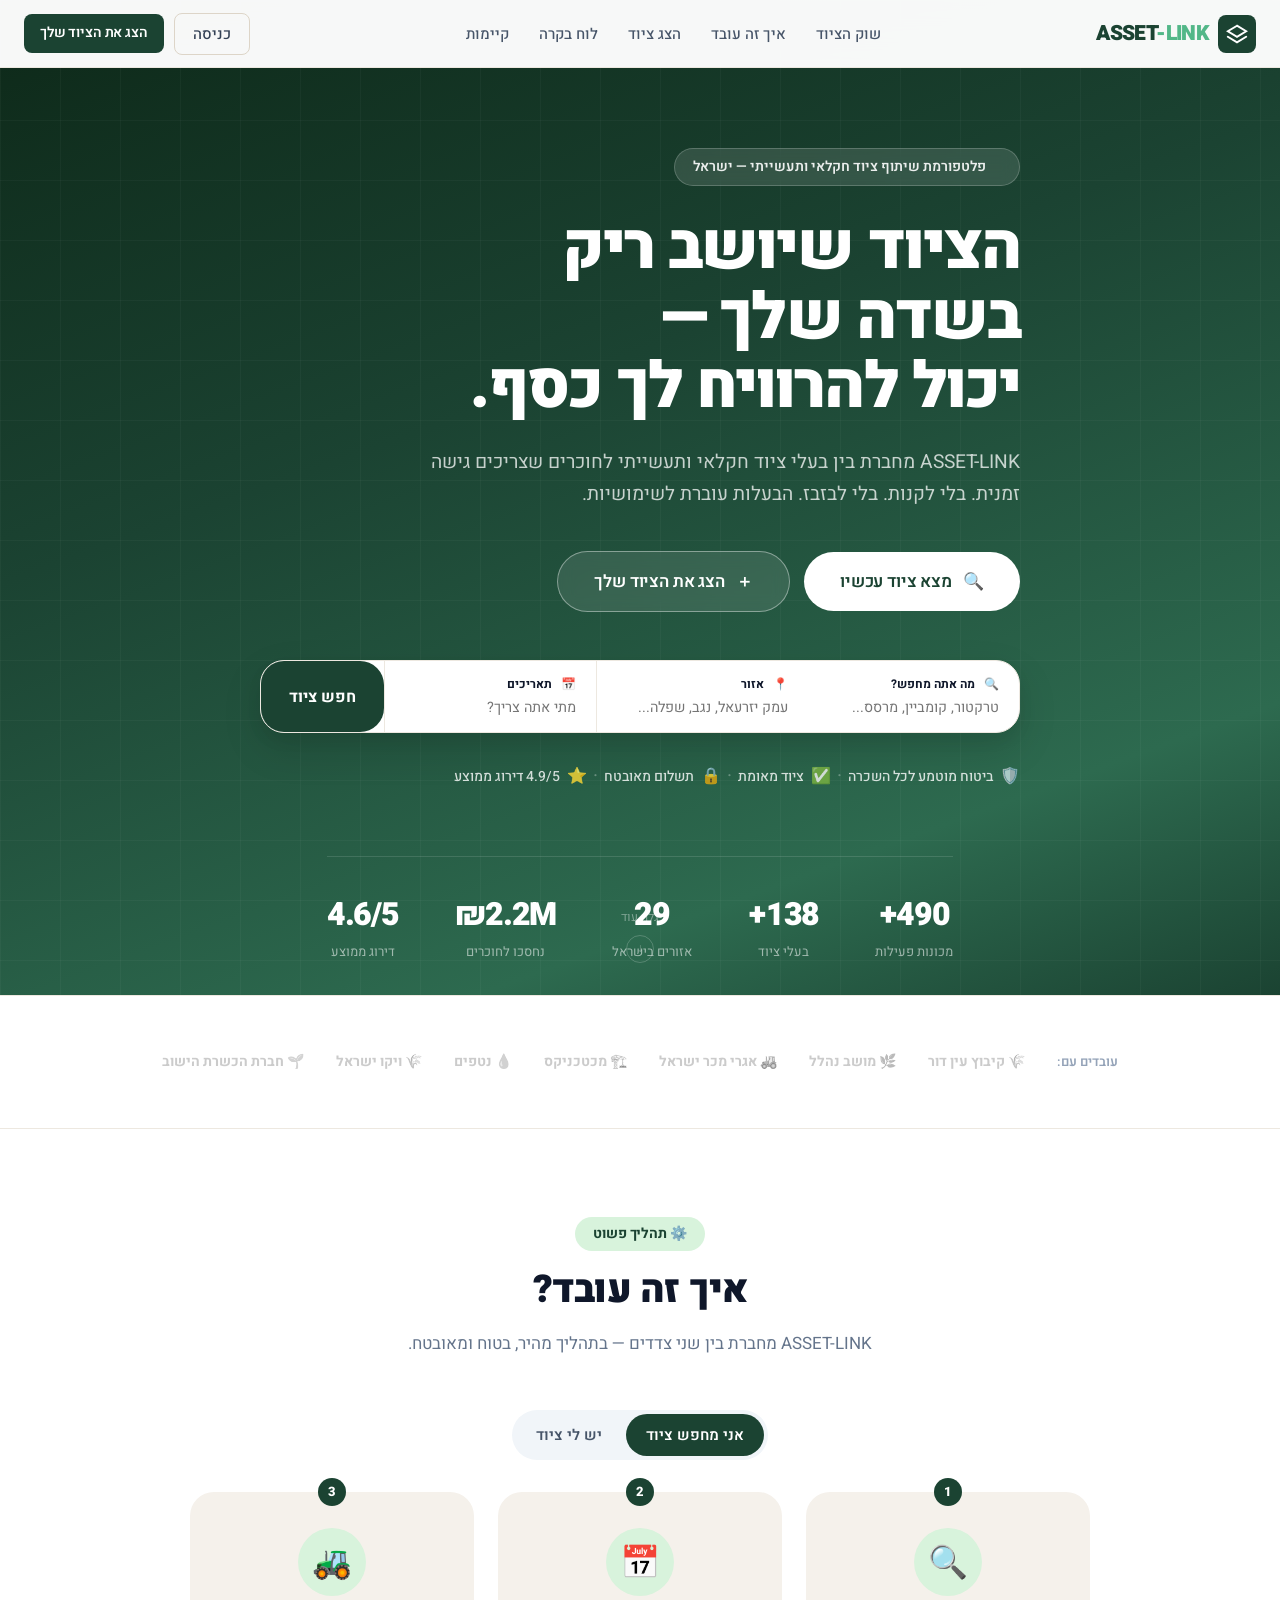
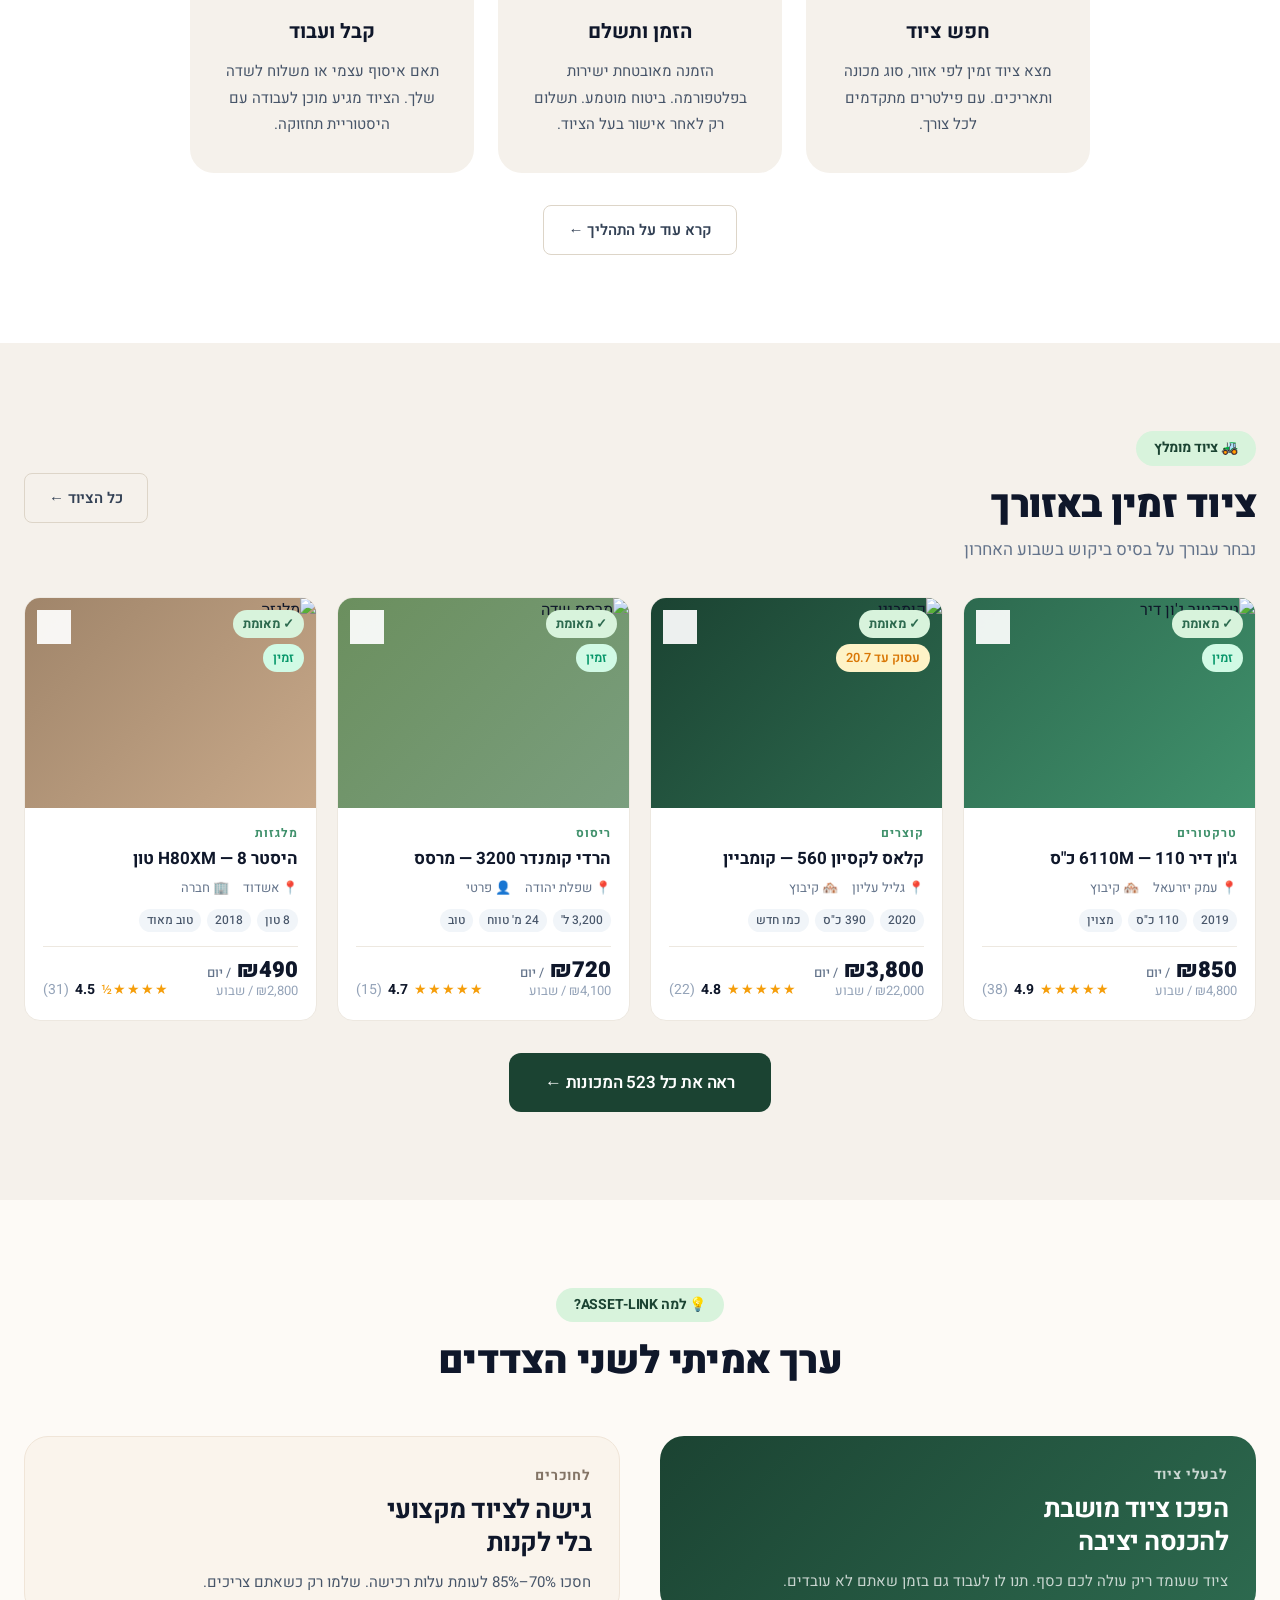
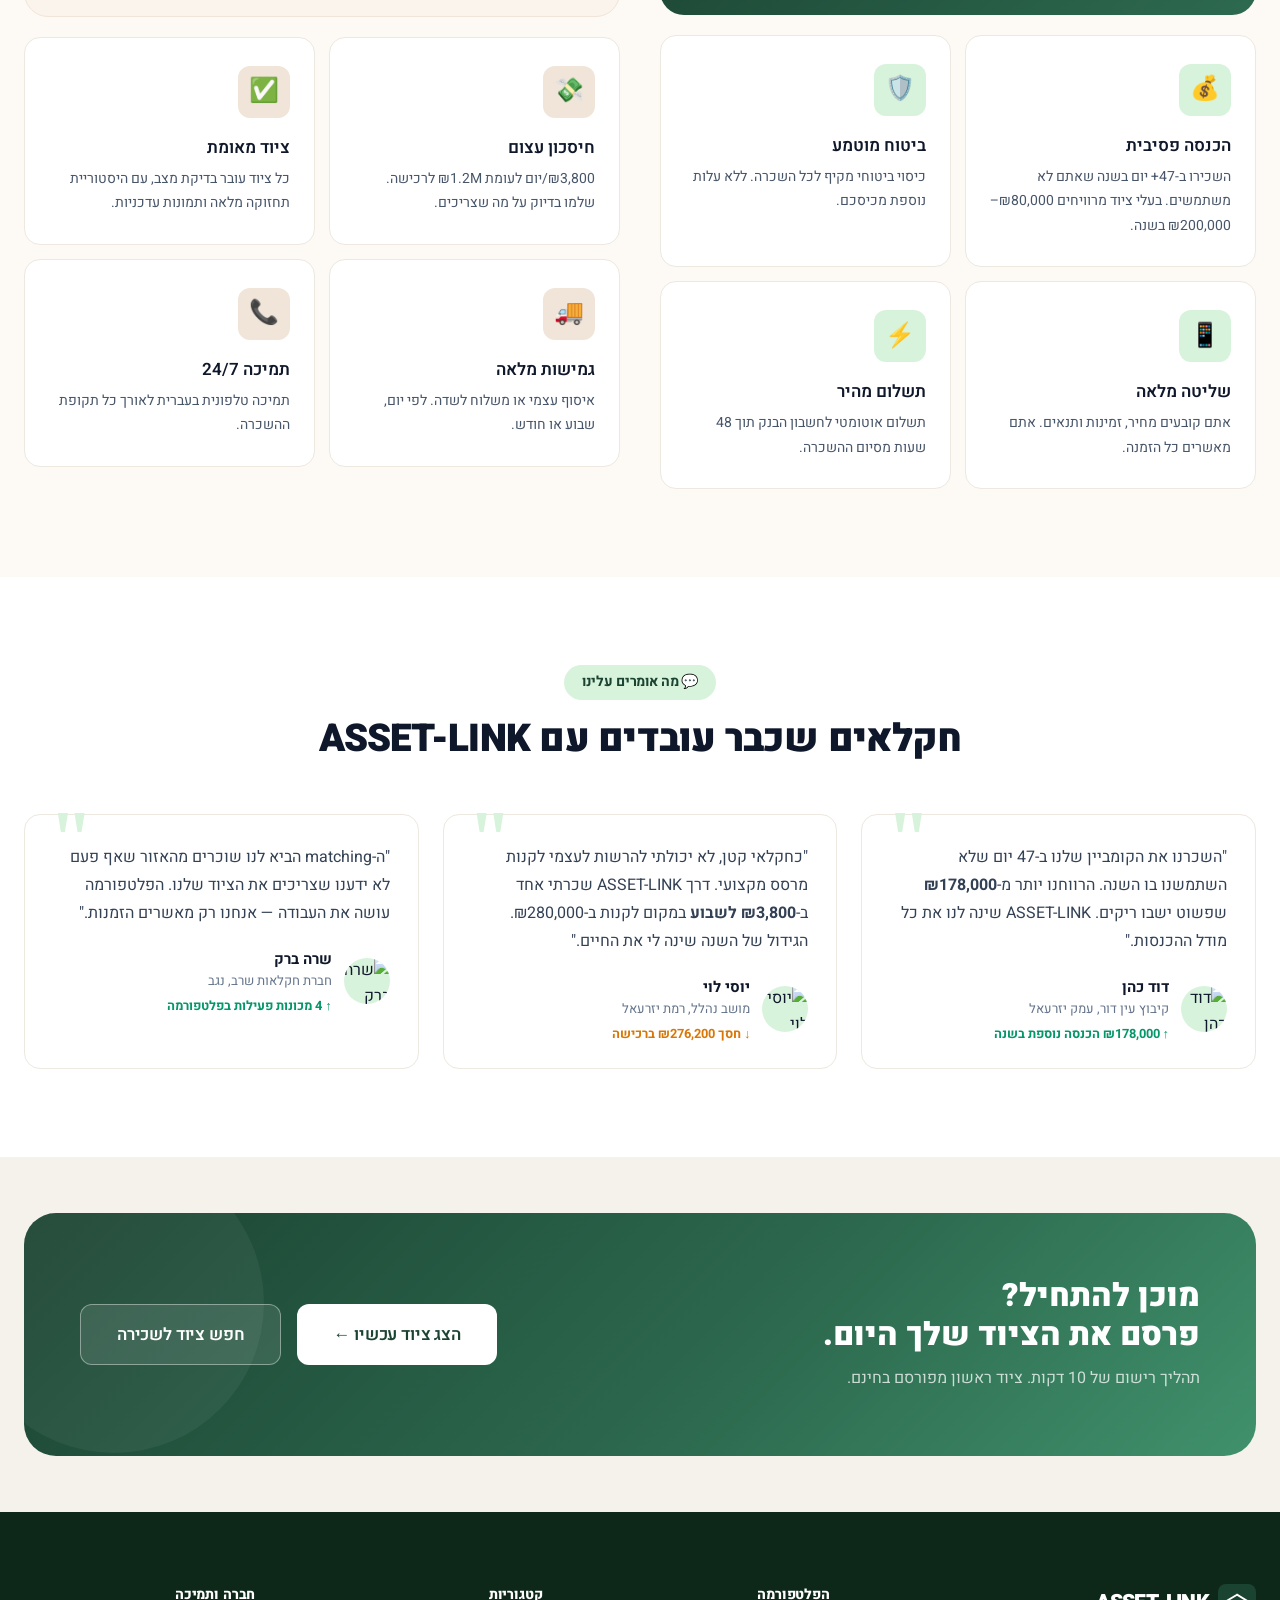
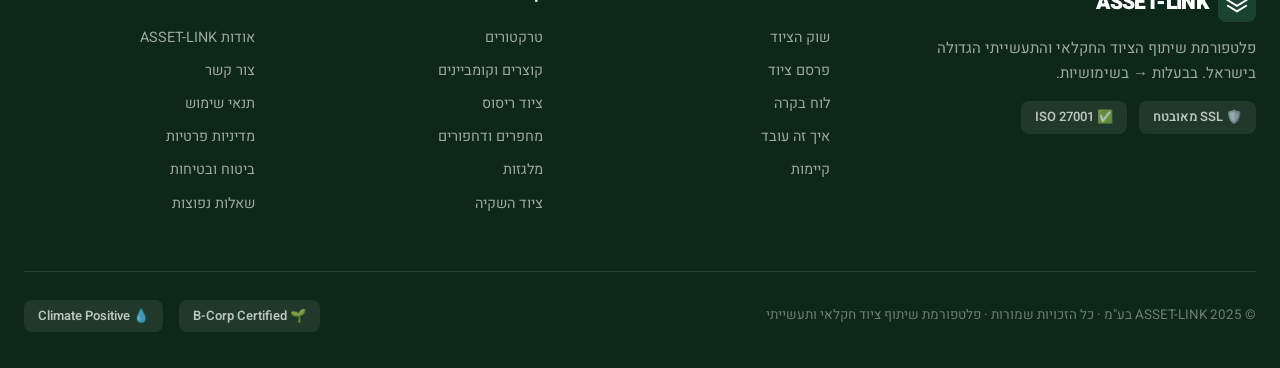
==== index.html @ 66238446 "Launch ASSET-LINK MVP prototype 7-page Hebrew RTL B2B marketplace for agricultural equipment sharing" ====
<!DOCTYPE html>
<html lang="he" dir="rtl">
<head>
  <meta charset="UTF-8">
  <meta name="viewport" content="width=device-width, initial-scale=1.0">
  <title>ASSET-LINK — פלטפורמת שיתוף ציוד חקלאי ותעשייתי</title>
  <link rel="stylesheet" href="css/styles.css">
  <style>
    /* Hero */
    .hero {
      min-height: 100vh;
      background: linear-gradient(160deg, #0D2818 0%, #1B4332 40%, #2D6A4F 80%, #1B4332 100%);
      display: flex;
      flex-direction: column;
      justify-content: center;
      position: relative;
      overflow: hidden;
      padding-top: var(--nav-h);
    }

    .hero::before {
      content: '';
      position: absolute;
      inset: 0;
      background: url('https://images.unsplash.com/photo-1464226184884-fa280b87c399?auto=format&fit=crop&w=1600&q=60') center/cover no-repeat;
      opacity: 0.18;
    }

    .hero-grid-overlay {
      position: absolute;
      inset: 0;
      background-image:
        linear-gradient(rgba(255,255,255,0.03) 1px, transparent 1px),
        linear-gradient(90deg, rgba(255,255,255,0.03) 1px, transparent 1px);
      background-size: 60px 60px;
    }

    .hero-content {
      position: relative;
      z-index: 2;
      padding: 80px 0 64px;
    }

    .hero-eyebrow {
      display: inline-flex;
      align-items: center;
      gap: 8px;
      background: rgba(255,255,255,0.12);
      border: 1px solid rgba(255,255,255,0.2);
      border-radius: var(--r-full);
      padding: 7px 18px;
      font-size: 0.875rem;
      font-weight: 600;
      color: rgba(255,255,255,0.9);
      margin-bottom: 28px;
      backdrop-filter: blur(8px);
    }

    .hero-eyebrow-dot {
      width: 7px; height: 7px;
      background: var(--primary-300);
      border-radius: var(--r-full);
      animation: pulse 2s infinite;
    }

    @keyframes pulse {
      0%, 100% { opacity: 1; transform: scale(1); }
      50% { opacity: 0.6; transform: scale(0.85); }
    }

    .hero-headline {
      font-size: clamp(2.5rem, 5vw, 4.25rem);
      font-weight: 900;
      color: white;
      line-height: 1.08;
      letter-spacing: -0.03em;
      margin-bottom: 24px;
    }

    .hero-headline em {
      font-style: normal;
      color: var(--primary-300);
    }

    .hero-sub {
      font-size: clamp(1rem, 1.5vw, 1.25rem);
      color: rgba(255,255,255,0.75);
      max-width: 600px;
      line-height: 1.7;
      margin-bottom: 40px;
    }

    .hero-ctas {
      display: flex;
      gap: 14px;
      align-items: center;
      flex-wrap: wrap;
      margin-bottom: 48px;
    }

    .hero-search-wrap {
      max-width: 780px;
      margin-bottom: 28px;
    }

    .trust-bar-hero {
      display: flex;
      align-items: center;
      gap: 6px;
      flex-wrap: wrap;
    }

    .hero-stats {
      position: relative;
      z-index: 2;
      padding: 32px 0;
      border-top: 1px solid rgba(255,255,255,0.12);
    }

    .hero-stats-inner {
      display: flex;
      gap: 56px;
      flex-wrap: wrap;
    }

    .hero-stat-item { text-align: center; }

    .hero-stat-val {
      font-size: 2rem;
      font-weight: 900;
      color: white;
      letter-spacing: -0.04em;
    }

    .hero-stat-lbl {
      font-size: 0.8125rem;
      color: rgba(255,255,255,0.55);
      margin-top: 2px;
    }

    .hero-scroll {
      position: absolute;
      bottom: 32px;
      left: 50%;
      transform: translateX(-50%);
      z-index: 2;
      display: flex;
      flex-direction: column;
      align-items: center;
      gap: 8px;
      color: rgba(255,255,255,0.4);
      font-size: 0.75rem;
      cursor: pointer;
    }

    .scroll-arrow {
      width: 28px; height: 28px;
      border: 1.5px solid rgba(255,255,255,0.2);
      border-radius: var(--r-full);
      display: flex;
      align-items: center;
      justify-content: center;
      animation: bounce 2s infinite;
    }

    @keyframes bounce {
      0%, 100% { transform: translateY(0); }
      50% { transform: translateY(6px); }
    }

    /* How it works */
    .hiw-tab-section { background: white; }

    .hiw-step-card {
      background: var(--bg);
      border-radius: var(--r-xl);
      padding: 36px 32px;
      position: relative;
      text-align: center;
    }

    .hiw-step-num {
      position: absolute;
      top: -14px;
      right: 50%;
      transform: translateX(50%);
      width: 28px; height: 28px;
      background: var(--primary);
      color: white;
      border-radius: var(--r-full);
      font-size: 0.8125rem;
      font-weight: 800;
      display: flex;
      align-items: center;
      justify-content: center;
    }

    .hiw-icon {
      width: 68px; height: 68px;
      background: var(--primary-100);
      border-radius: var(--r-full);
      display: flex;
      align-items: center;
      justify-content: center;
      font-size: 2rem;
      margin: 0 auto 20px;
    }

    .hiw-connector {
      display: flex;
      align-items: center;
      justify-content: center;
      color: var(--n-300);
      font-size: 1.5rem;
      padding-top: 24px;
    }

    /* Benefits */
    .benefits-section { background: var(--surface-warm); }

    .benefit-card {
      padding: 28px 24px;
      background: white;
      border-radius: var(--r-lg);
      border: 1px solid var(--border-light);
      transition: var(--ease-slow);
    }

    .benefit-card:hover {
      transform: translateY(-4px);
      box-shadow: var(--sh-lg);
      border-color: var(--primary-200);
    }

    /* Featured equipment */
    .featured-section { background: var(--bg); }

    .eq-grid-4 {
      display: grid;
      grid-template-columns: repeat(4, 1fr);
      gap: 20px;
    }

    /* Partners */
    .partners-section {
      background: white;
      padding: 48px 0;
      border-top: 1px solid var(--border-light);
      border-bottom: 1px solid var(--border-light);
    }

    .partner-logo {
      height: 36px;
      display: flex;
      align-items: center;
      justify-content: center;
      font-size: 0.875rem;
      font-weight: 700;
      color: var(--n-400);
      filter: grayscale(100%);
      opacity: 0.55;
      transition: var(--ease);
      white-space: nowrap;
    }

    .partner-logo:hover { filter: none; opacity: 1; color: var(--primary); }

    /* CTA Banner */
    .cta-banner {
      background: linear-gradient(135deg, var(--primary) 0%, #2D6A4F 60%, var(--primary-600) 100%);
      border-radius: var(--r-2xl);
      padding: 64px 56px;
      display: flex;
      align-items: center;
      justify-content: space-between;
      gap: 32px;
      position: relative;
      overflow: hidden;
    }

    .cta-banner::before {
      content: '';
      position: absolute;
      top: -60px; left: -60px;
      width: 300px; height: 300px;
      background: rgba(255,255,255,0.05);
      border-radius: var(--r-full);
    }

    .cta-banner-title {
      font-size: clamp(1.5rem, 2.5vw, 2.125rem);
      font-weight: 900;
      color: white;
      margin-bottom: 10px;
    }

    .cta-banner-sub { font-size: 1rem; color: rgba(255,255,255,0.75); }

    /* EC placeholder colors */
    .ec-placeholder-1 { background: linear-gradient(135deg, #2D6A4F, #40916C); }
    .ec-placeholder-2 { background: linear-gradient(135deg, #1B4332, #2D6A4F); }
    .ec-placeholder-3 { background: linear-gradient(135deg, #6B8F5E, #7A9E7E); }
    .ec-placeholder-4 { background: linear-gradient(135deg, #A0856A, #C8A98A); }
    .ec-placeholder-5 { background: linear-gradient(135deg, #334155, #475569); }
    .ec-placeholder-6 { background: linear-gradient(135deg, #4A7C59, #6B8F5E); }

    .ec-img-placeholder {
      width: 100%; height: 100%;
      display: flex;
      align-items: center;
      justify-content: center;
      font-size: 3rem;
      display: none;
    }
  </style>
</head>
<body>

<!-- Navigation -->
<nav class="nav" id="main-nav">
  <div class="container nav-inner">
    <a href="index.html" class="nav-logo">
      <div class="nav-logo-mark">
        <svg viewBox="0 0 24 24"><path d="M12 3L2 9l10 6 10-6-10-6z"/><path d="M2 15l10 6 10-6"/></svg>
      </div>
      <span class="nav-logo-text">ASSET<span>-LINK</span></span>
    </a>
    <div class="nav-links">
      <a href="marketplace.html" class="nav-link">שוק הציוד</a>
      <a href="how-it-works.html" class="nav-link">איך זה עובד</a>
      <a href="list-equipment.html" class="nav-link">הצג ציוד</a>
      <a href="dashboard.html" class="nav-link">לוח בקרה</a>
      <a href="sustainability.html" class="nav-link">קיימות</a>
    </div>
    <div class="nav-actions">
      <a href="#" class="nav-login">כניסה</a>
      <a href="list-equipment.html" class="btn btn-primary btn-sm">הצג את הציוד שלך</a>
    </div>
  </div>
</nav>

<!-- Hero -->
<section class="hero">
  <div class="hero-grid-overlay"></div>
  <div class="container hero-content">
    <div class="hero-eyebrow">
      <span class="hero-eyebrow-dot"></span>
      פלטפורמת שיתוף ציוד חקלאי ותעשייתי — ישראל
    </div>
    <h1 class="hero-headline">
      הציוד שיושב ריק<br>בשדה שלך —<br><em>יכול להרוויח לך כסף.</em>
    </h1>
    <p class="hero-sub">
      ASSET-LINK מחברת בין בעלי ציוד חקלאי ותעשייתי לחוכרים שצריכים גישה זמנית. בלי לקנות. בלי לבזבז. הבעלות עוברת לשימושיות.
    </p>
    <div class="hero-ctas">
      <a href="marketplace.html" class="btn btn-white btn-lg btn-pill">
        🔍 &nbsp; מצא ציוד עכשיו
      </a>
      <a href="list-equipment.html" class="btn btn-secondary btn-lg btn-pill" style="border-color:rgba(255,255,255,0.4); color:white; background:rgba(255,255,255,0.1); backdrop-filter:blur(8px);">
        ＋ &nbsp; הצג את הציוד שלך
      </a>
    </div>
    <div class="hero-search-wrap">
      <div class="hero-search">
        <div class="hs-seg">
          <span class="hs-label">🔍 &nbsp; מה אתה מחפש?</span>
          <input class="hs-input" type="text" placeholder="טרקטור, קומביין, מרסס...">
        </div>
        <div class="hs-seg">
          <span class="hs-label">📍 &nbsp; אזור</span>
          <input class="hs-input" type="text" placeholder="עמק יזרעאל, נגב, שפלה...">
        </div>
        <div class="hs-seg">
          <span class="hs-label">📅 &nbsp; תאריכים</span>
          <input class="hs-input" type="text" placeholder="מתי אתה צריך?">
        </div>
        <button class="hs-btn">חפש ציוד</button>
      </div>
    </div>
    <div class="trust-bar-hero">
      <span class="trust-item"><span class="trust-icon">🛡️</span> ביטוח מוטמע לכל השכרה</span>
      <span class="trust-sep">·</span>
      <span class="trust-item"><span class="trust-icon">✅</span> ציוד מאומת</span>
      <span class="trust-sep">·</span>
      <span class="trust-item"><span class="trust-icon">🔒</span> תשלום מאובטח</span>
      <span class="trust-sep">·</span>
      <span class="trust-item"><span class="trust-icon">⭐</span> 4.9/5 דירוג ממוצע</span>
    </div>
  </div>
  <div class="container hero-stats">
    <div class="hero-stats-inner">
      <div class="hero-stat-item">
        <div class="hero-stat-val" data-count-up="523" data-suffix="+">523+</div>
        <div class="hero-stat-lbl">מכונות פעילות</div>
      </div>
      <div class="hero-stat-item">
        <div class="hero-stat-val" data-count-up="148" data-suffix="+">148+</div>
        <div class="hero-stat-lbl">בעלי ציוד</div>
      </div>
      <div class="hero-stat-item">
        <div class="hero-stat-val" data-count-up="31">31</div>
        <div class="hero-stat-lbl">אזורים בישראל</div>
      </div>
      <div class="hero-stat-item">
        <div class="hero-stat-val" data-count-up="2.4" data-prefix="₪" data-suffix="M">₪2.4M</div>
        <div class="hero-stat-lbl">נחסכו לחוכרים</div>
      </div>
      <div class="hero-stat-item">
        <div class="hero-stat-val" data-count-up="4.9" data-suffix="/5">4.9/5</div>
        <div class="hero-stat-lbl">דירוג ממוצע</div>
      </div>
    </div>
  </div>
  <div class="hero-scroll" onclick="document.getElementById('how-it-works').scrollIntoView({behavior:'smooth'})">
    גלה עוד
    <div class="scroll-arrow">↓</div>
  </div>
</section>

<!-- Partners Strip -->
<section class="partners-section">
  <div class="container">
    <div class="d-flex ai-center gap-8" style="justify-content:center; flex-wrap:wrap;">
      <span style="font-size:0.8125rem;color:var(--n-400);font-weight:600;white-space:nowrap;">עובדים עם:</span>
      <div class="partner-logo">🌾 קיבוץ עין דור</div>
      <div class="partner-logo">🌿 מושב נהלל</div>
      <div class="partner-logo">🚜 אגרי מכר ישראל</div>
      <div class="partner-logo">🏗️ מכטכניקס</div>
      <div class="partner-logo">💧 נטפים</div>
      <div class="partner-logo">🌾 ויקו ישראל</div>
      <div class="partner-logo">🌱 חברת הכשרת הישוב</div>
    </div>
  </div>
</section>

<!-- How It Works -->
<section id="how-it-works" class="section hiw-tab-section">
  <div class="container">
    <div class="section-header animate-in">
      <div class="section-tag">⚙️ תהליך פשוט</div>
      <h2 class="section-title">איך זה עובד?</h2>
      <p class="section-sub">ASSET-LINK מחברת בין שני צדדים — בתהליך מהיר, בטוח ומאובטח.</p>
    </div>

    <div class="tabs" style="display:flex; flex-direction:column; align-items:center; gap:32px;">
      <div class="tabs-bar">
        <button class="tab-btn active" data-tab="renters">אני מחפש ציוד</button>
        <button class="tab-btn" data-tab="owners">יש לי ציוד</button>
      </div>

      <div class="tab-panel" data-panel="renters" style="display:block; width:100%">
        <div class="grid-3" style="max-width:900px; margin:0 auto;">
          <div class="hiw-step-card animate-in">
            <div class="hiw-step-num">1</div>
            <div class="hiw-icon">🔍</div>
            <h4 style="margin-bottom:10px;">חפש ציוד</h4>
            <p style="font-size:0.9375rem;">מצא ציוד זמין לפי אזור, סוג מכונה ותאריכים. עם פילטרים מתקדמים לכל צורך.</p>
          </div>
          <div class="hiw-step-card animate-in">
            <div class="hiw-step-num">2</div>
            <div class="hiw-icon">📅</div>
            <h4 style="margin-bottom:10px;">הזמן ותשלם</h4>
            <p style="font-size:0.9375rem;">הזמנה מאובטחת ישירות בפלטפורמה. ביטוח מוטמע. תשלום רק לאחר אישור בעל הציוד.</p>
          </div>
          <div class="hiw-step-card animate-in">
            <div class="hiw-step-num">3</div>
            <div class="hiw-icon">🚜</div>
            <h4 style="margin-bottom:10px;">קבל ועבוד</h4>
            <p style="font-size:0.9375rem;">תאם איסוף עצמי או משלוח לשדה שלך. הציוד מגיע מוכן לעבודה עם היסטוריית תחזוקה.</p>
          </div>
        </div>
      </div>

      <div class="tab-panel" data-panel="owners" style="width:100%">
        <div class="grid-3" style="max-width:900px; margin:0 auto;">
          <div class="hiw-step-card animate-in">
            <div class="hiw-step-num">1</div>
            <div class="hiw-icon">📸</div>
            <h4 style="margin-bottom:10px;">פרסם את הציוד</h4>
            <p style="font-size:0.9375rem;">העלה תמונות, מפרטים, מחיר וזמינות. תהליך רישום של 10 דקות בלבד.</p>
          </div>
          <div class="hiw-step-card animate-in">
            <div class="hiw-step-num">2</div>
            <div class="hiw-icon">🔔</div>
            <h4 style="margin-bottom:10px;">קבל בקשות</h4>
            <p style="font-size:0.9375rem;">בדוק פרטי השוכר ואשר את ההזמנה. אתה שולט על מי שוכר את הציוד שלך.</p>
          </div>
          <div class="hiw-step-card animate-in">
            <div class="hiw-step-num">3</div>
            <div class="hiw-icon">💸</div>
            <h4 style="margin-bottom:10px;">צבור הכנסה</h4>
            <p style="font-size:0.9375rem;">קבל תשלום אוטומטי עם סיום כל השכרה. ישירות לחשבון הבנק שלך.</p>
          </div>
        </div>
      </div>
    </div>

    <div class="text-center mt-8">
      <a href="how-it-works.html" class="btn btn-ghost">קרא עוד על התהליך ←</a>
    </div>
  </div>
</section>

<!-- Featured Equipment -->
<section class="section featured-section">
  <div class="container">
    <div class="section-header animate-in" style="text-align:right; margin-bottom:32px;">
      <div class="d-flex ai-center jc-between" style="flex-wrap:wrap; gap:16px;">
        <div>
          <div class="section-tag" style="width:fit-content;">🚜 ציוד מומלץ</div>
          <h2 class="section-title" style="margin-bottom:8px;">ציוד זמין באזורך</h2>
          <p class="section-sub" style="text-align:right; margin:0;">נבחר עבורך על בסיס ביקוש בשבוע האחרון</p>
        </div>
        <a href="marketplace.html" class="btn btn-ghost">כל הציוד ← </a>
      </div>
    </div>

    <div class="eq-grid-4">

      <!-- Card 1 -->
      <a href="listing.html" class="equipment-card animate-in">
        <div class="ec-image ec-placeholder-1">
          <img src="https://images.unsplash.com/photo-1601584115197-04ecc0da31d7?auto=format&fit=crop&w=600&h=420&q=80" alt="טרקטור ג'ון דיר">
          <div class="ec-img-placeholder">🚜</div>
          <div class="ec-badges">
            <span class="badge badge-verified">✓ מאומת</span>
            <span class="badge badge-success">זמין</span>
          </div>
          <button class="ec-heart">♡</button>
        </div>
        <div class="ec-body">
          <div class="ec-category">טרקטורים</div>
          <div class="ec-title">ג'ון דיר 6110M — 110 כ"ס</div>
          <div class="ec-meta">
            <span>📍 עמק יזרעאל</span>
            <span>🏘️ קיבוץ</span>
          </div>
          <div class="ec-specs">
            <span class="spec-tag">2019</span>
            <span class="spec-tag">110 כ"ס</span>
            <span class="spec-tag">מצוין</span>
          </div>
          <div class="ec-price-row">
            <div>
              <div class="price-day">₪850 <span>/ יום</span></div>
              <div class="price-week">₪4,800 / שבוע</div>
            </div>
            <div class="rating">
              <span class="stars">★★★★★</span>
              <span class="rating-score">4.9</span>
              <span class="rating-count">(38)</span>
            </div>
          </div>
        </div>
      </a>

      <!-- Card 2 -->
      <a href="listing.html" class="equipment-card animate-in">
        <div class="ec-image ec-placeholder-2">
          <img src="https://images.unsplash.com/photo-1574323347407-f5e1ad6d020b?auto=format&fit=crop&w=600&h=420&q=80" alt="קומביין">
          <div class="ec-img-placeholder">🌾</div>
          <div class="ec-badges">
            <span class="badge badge-verified">✓ מאומת</span>
            <span class="badge badge-warning">עסוק עד 20.7</span>
          </div>
          <button class="ec-heart">♡</button>
        </div>
        <div class="ec-body">
          <div class="ec-category">קוצרים</div>
          <div class="ec-title">קלאס לקסיון 560 — קומביין</div>
          <div class="ec-meta">
            <span>📍 גליל עליון</span>
            <span>🏘️ קיבוץ</span>
          </div>
          <div class="ec-specs">
            <span class="spec-tag">2020</span>
            <span class="spec-tag">390 כ"ס</span>
            <span class="spec-tag">כמו חדש</span>
          </div>
          <div class="ec-price-row">
            <div>
              <div class="price-day">₪3,800 <span>/ יום</span></div>
              <div class="price-week">₪22,000 / שבוע</div>
            </div>
            <div class="rating">
              <span class="stars">★★★★★</span>
              <span class="rating-score">4.8</span>
              <span class="rating-count">(22)</span>
            </div>
          </div>
        </div>
      </a>

      <!-- Card 3 -->
      <a href="listing.html" class="equipment-card animate-in">
        <div class="ec-image ec-placeholder-3">
          <img src="https://images.unsplash.com/photo-1416879595882-3373a0480b5b?auto=format&fit=crop&w=600&h=420&q=80" alt="מרסס שדה">
          <div class="ec-img-placeholder">💧</div>
          <div class="ec-badges">
            <span class="badge badge-verified">✓ מאומת</span>
            <span class="badge badge-success">זמין</span>
          </div>
          <button class="ec-heart">♡</button>
        </div>
        <div class="ec-body">
          <div class="ec-category">ריסוס</div>
          <div class="ec-title">הרדי קומנדר 3200 — מרסס</div>
          <div class="ec-meta">
            <span>📍 שפלת יהודה</span>
            <span>👤 פרטי</span>
          </div>
          <div class="ec-specs">
            <span class="spec-tag">3,200 ל'</span>
            <span class="spec-tag">24 מ' טווח</span>
            <span class="spec-tag">טוב</span>
          </div>
          <div class="ec-price-row">
            <div>
              <div class="price-day">₪720 <span>/ יום</span></div>
              <div class="price-week">₪4,100 / שבוע</div>
            </div>
            <div class="rating">
              <span class="stars">★★★★★</span>
              <span class="rating-score">4.7</span>
              <span class="rating-count">(15)</span>
            </div>
          </div>
        </div>
      </a>

      <!-- Card 4 -->
      <a href="listing.html" class="equipment-card animate-in">
        <div class="ec-image ec-placeholder-4">
          <img src="https://images.unsplash.com/photo-1625246333195-78d9c38ad449?auto=format&fit=crop&w=600&h=420&q=80" alt="מלגזה">
          <div class="ec-img-placeholder">⚙️</div>
          <div class="ec-badges">
            <span class="badge badge-verified">✓ מאומת</span>
            <span class="badge badge-success">זמין</span>
          </div>
          <button class="ec-heart">♡</button>
        </div>
        <div class="ec-body">
          <div class="ec-category">מלגזות</div>
          <div class="ec-title">היסטר H80XM — 8 טון</div>
          <div class="ec-meta">
            <span>📍 אשדוד</span>
            <span>🏢 חברה</span>
          </div>
          <div class="ec-specs">
            <span class="spec-tag">8 טון</span>
            <span class="spec-tag">2018</span>
            <span class="spec-tag">טוב מאוד</span>
          </div>
          <div class="ec-price-row">
            <div>
              <div class="price-day">₪490 <span>/ יום</span></div>
              <div class="price-week">₪2,800 / שבוע</div>
            </div>
            <div class="rating">
              <span class="stars">★★★★½</span>
              <span class="rating-score">4.5</span>
              <span class="rating-count">(31)</span>
            </div>
          </div>
        </div>
      </a>

    </div>

    <div class="text-center mt-8">
      <a href="marketplace.html" class="btn btn-primary btn-lg">
        ראה את כל 523 המכונות ←
      </a>
    </div>
  </div>
</section>

<!-- Benefits -->
<section class="section benefits-section">
  <div class="container">
    <div class="section-header animate-in">
      <div class="section-tag">💡 למה ASSET-LINK?</div>
      <h2 class="section-title">ערך אמיתי לשני הצדדים</h2>
    </div>

    <div class="grid-2" style="gap:40px; align-items:start;">
      <!-- For Owners -->
      <div>
        <div style="padding:28px 28px 20px; background: linear-gradient(135deg, var(--primary) 0%, #2D6A4F 100%); border-radius:var(--r-xl); color:white; margin-bottom:20px;">
          <div style="font-size:0.875rem; font-weight:700; opacity:0.75; margin-bottom:6px; letter-spacing:0.06em; text-transform:uppercase;">לבעלי ציוד</div>
          <h3 style="color:white; font-size:1.625rem; margin-bottom:8px; letter-spacing:-0.02em;">הפכו ציוד מושבת<br>להכנסה יציבה</h3>
          <p style="color:rgba(255,255,255,0.75); font-size:0.9375rem;">ציוד שעומד ריק עולה לכם כסף. תנו לו לעבוד גם בזמן שאתם לא עובדים.</p>
        </div>
        <div class="grid-2" style="gap:14px;">
          <div class="benefit-card">
            <div class="benefit-icon">💰</div>
            <h5 style="margin-bottom:6px;">הכנסה פסיבית</h5>
            <p style="font-size:0.875rem;">השכירו ב-47+ יום בשנה שאתם לא משתמשים. בעלי ציוד מרוויחים ₪80,000–₪200,000 בשנה.</p>
          </div>
          <div class="benefit-card">
            <div class="benefit-icon">🛡️</div>
            <h5 style="margin-bottom:6px;">ביטוח מוטמע</h5>
            <p style="font-size:0.875rem;">כיסוי ביטוחי מקיף לכל השכרה. ללא עלות נוספת מכיסכם.</p>
          </div>
          <div class="benefit-card">
            <div class="benefit-icon">📱</div>
            <h5 style="margin-bottom:6px;">שליטה מלאה</h5>
            <p style="font-size:0.875rem;">אתם קובעים מחיר, זמינות ותנאים. אתם מאשרים כל הזמנה.</p>
          </div>
          <div class="benefit-card">
            <div class="benefit-icon">⚡</div>
            <h5 style="margin-bottom:6px;">תשלום מהיר</h5>
            <p style="font-size:0.875rem;">תשלום אוטומטי לחשבון הבנק תוך 48 שעות מסיום ההשכרה.</p>
          </div>
        </div>
      </div>

      <!-- For Renters -->
      <div>
        <div style="padding:28px 28px 20px; background: var(--earth-50); border: 1.5px solid var(--earth-100); border-radius:var(--r-xl); margin-bottom:20px;">
          <div style="font-size:0.875rem; font-weight:700; color:var(--earth-900); opacity:0.75; margin-bottom:6px; letter-spacing:0.06em; text-transform:uppercase;">לחוכרים</div>
          <h3 style="color:var(--n-900); font-size:1.625rem; margin-bottom:8px; letter-spacing:-0.02em;">גישה לציוד מקצועי<br>בלי לקנות</h3>
          <p style="color:var(--n-600); font-size:0.9375rem;">חסכו 70%–85% לעומת עלות רכישה. שלמו רק כשאתם צריכים.</p>
        </div>
        <div class="grid-2" style="gap:14px;">
          <div class="benefit-card">
            <div class="benefit-icon" style="background:var(--earth-100);">💸</div>
            <h5 style="margin-bottom:6px;">חיסכון עצום</h5>
            <p style="font-size:0.875rem;">₪3,800/יום לעומת ₪1.2M לרכישה. שלמו בדיוק על מה שצריכים.</p>
          </div>
          <div class="benefit-card">
            <div class="benefit-icon" style="background:var(--earth-100);">✅</div>
            <h5 style="margin-bottom:6px;">ציוד מאומת</h5>
            <p style="font-size:0.875rem;">כל ציוד עובר בדיקת מצב, עם היסטוריית תחזוקה מלאה ותמונות עדכניות.</p>
          </div>
          <div class="benefit-card">
            <div class="benefit-icon" style="background:var(--earth-100);">🚚</div>
            <h5 style="margin-bottom:6px;">גמישות מלאה</h5>
            <p style="font-size:0.875rem;">איסוף עצמי או משלוח לשדה. לפי יום, שבוע או חודש.</p>
          </div>
          <div class="benefit-card">
            <div class="benefit-icon" style="background:var(--earth-100);">📞</div>
            <h5 style="margin-bottom:6px;">תמיכה 24/7</h5>
            <p style="font-size:0.875rem;">תמיכה טלפונית בעברית לאורך כל תקופת ההשכרה.</p>
          </div>
        </div>
      </div>
    </div>
  </div>
</section>

<!-- Testimonials -->
<section class="section" style="background:white;">
  <div class="container">
    <div class="section-header animate-in">
      <div class="section-tag">💬 מה אומרים עלינו</div>
      <h2 class="section-title">חקלאים שכבר עובדים עם ASSET-LINK</h2>
    </div>
    <div class="grid-3">

      <div class="testimonial-card animate-in">
        <div class="testimonial-quote-mark">"</div>
        <p class="testimonial-text">
          "השכרנו את הקומביין שלנו ב-47 יום שלא השתמשנו בו השנה. הרווחנו יותר מ-<strong>₪178,000</strong> שפשוט ישבו ריקים. ASSET-LINK שינה לנו את כל מודל ההכנסות."
        </p>
        <div class="testimonial-author">
          <img src="https://ui-avatars.com/api/?name=דוד+כהן&background=D8F3DC&color=1B4332&size=92&font-size=0.45&bold=true" alt="דוד כהן" class="testimonial-avatar">
          <div>
            <div class="testimonial-name">דוד כהן</div>
            <div class="testimonial-role">קיבוץ עין דור, עמק יזרעאל</div>
            <div class="testimonial-saved">↑ ₪178,000 הכנסה נוספת בשנה</div>
          </div>
        </div>
      </div>

      <div class="testimonial-card animate-in">
        <div class="testimonial-quote-mark">"</div>
        <p class="testimonial-text">
          "כחקלאי קטן, לא יכולתי להרשות לעצמי לקנות מרסס מקצועי. דרך ASSET-LINK שכרתי אחד ב-<strong>₪3,800 לשבוע</strong> במקום לקנות ב-₪280,000. הגידול של השנה שינה לי את החיים."
        </p>
        <div class="testimonial-author">
          <img src="https://ui-avatars.com/api/?name=יוסי+לוי&background=F0E5D8&color=5C4A3A&size=92&font-size=0.45&bold=true" alt="יוסי לוי" class="testimonial-avatar">
          <div>
            <div class="testimonial-name">יוסי לוי</div>
            <div class="testimonial-role">מושב נהלל, רמת יזרעאל</div>
            <div class="testimonial-saved" style="color:var(--warning);">↓ חסך ₪276,200 ברכישה</div>
          </div>
        </div>
      </div>

      <div class="testimonial-card animate-in">
        <div class="testimonial-quote-mark">"</div>
        <p class="testimonial-text">
          "ה-matching הביא לנו שוכרים מהאזור שאף פעם לא ידענו שצריכים את הציוד שלנו. הפלטפורמה עושה את העבודה — אנחנו רק מאשרים הזמנות."
        </p>
        <div class="testimonial-author">
          <img src="https://ui-avatars.com/api/?name=שרה+ברק&background=D8F3DC&color=1B4332&size=92&font-size=0.45&bold=true" alt="שרה ברק" class="testimonial-avatar">
          <div>
            <div class="testimonial-name">שרה ברק</div>
            <div class="testimonial-role">חברת חקלאות שרב, נגב</div>
            <div class="testimonial-saved">↑ 4 מכונות פעילות בפלטפורמה</div>
          </div>
        </div>
      </div>

    </div>
  </div>
</section>

<!-- CTA Banner -->
<section class="section-sm">
  <div class="container">
    <div class="cta-banner animate-in">
      <div>
        <h2 class="cta-banner-title">מוכן להתחיל?<br>פרסם את הציוד שלך היום.</h2>
        <p class="cta-banner-sub">תהליך רישום של 10 דקות. ציוד ראשון מפורסם בחינם.</p>
      </div>
      <div class="d-flex gap-4" style="flex-wrap:wrap; flex-shrink:0;">
        <a href="list-equipment.html" class="btn btn-white btn-lg">הצג ציוד עכשיו ←</a>
        <a href="marketplace.html" class="btn btn-lg" style="color:white; border:1.5px solid rgba(255,255,255,0.4); background:rgba(255,255,255,0.1);">חפש ציוד לשכירה</a>
      </div>
    </div>
  </div>
</section>

<!-- Footer -->
<footer class="footer">
  <div class="container">
    <div class="footer-grid">
      <div>
        <a href="index.html" class="nav-logo">
          <div class="nav-logo-mark"><svg viewBox="0 0 24 24"><path d="M12 3L2 9l10 6 10-6-10-6z"/><path d="M2 15l10 6 10-6"/></svg></div>
          <span class="nav-logo-text" style="color:white;">ASSET<span style="color:var(--primary-300);">-LINK</span></span>
        </a>
        <p class="footer-brand-tagline">פלטפורמת שיתוף הציוד החקלאי והתעשייתי הגדולה בישראל. בבעלות → בשימושיות.</p>
        <div class="d-flex gap-3 mt-4">
          <div class="footer-partner-badge">🛡️ SSL מאובטח</div>
          <div class="footer-partner-badge">✅ ISO 27001</div>
        </div>
      </div>
      <div>
        <div class="footer-col-title">הפלטפורמה</div>
        <div class="footer-links">
          <a href="marketplace.html" class="footer-link">שוק הציוד</a>
          <a href="list-equipment.html" class="footer-link">פרסם ציוד</a>
          <a href="dashboard.html" class="footer-link">לוח בקרה</a>
          <a href="how-it-works.html" class="footer-link">איך זה עובד</a>
          <a href="sustainability.html" class="footer-link">קיימות</a>
        </div>
      </div>
      <div>
        <div class="footer-col-title">קטגוריות</div>
        <div class="footer-links">
          <a href="marketplace.html" class="footer-link">טרקטורים</a>
          <a href="marketplace.html" class="footer-link">קוצרים וקומביינים</a>
          <a href="marketplace.html" class="footer-link">ציוד ריסוס</a>
          <a href="marketplace.html" class="footer-link">מחפרים ודחפורים</a>
          <a href="marketplace.html" class="footer-link">מלגזות</a>
          <a href="marketplace.html" class="footer-link">ציוד השקיה</a>
        </div>
      </div>
      <div>
        <div class="footer-col-title">חברה ותמיכה</div>
        <div class="footer-links">
          <a href="#" class="footer-link">אודות ASSET-LINK</a>
          <a href="#" class="footer-link">צור קשר</a>
          <a href="#" class="footer-link">תנאי שימוש</a>
          <a href="#" class="footer-link">מדיניות פרטיות</a>
          <a href="#" class="footer-link">ביטוח ובטיחות</a>
          <a href="#" class="footer-link">שאלות נפוצות</a>
        </div>
      </div>
    </div>
    <div class="footer-bottom">
      <span>© 2025 ASSET-LINK בע"מ · כל הזכויות שמורות · פלטפורמת שיתוף ציוד חקלאי ותעשייתי</span>
      <div class="footer-partner-badges">
        <span class="footer-partner-badge">🌱 B-Corp Certified</span>
        <span class="footer-partner-badge">💧 Climate Positive</span>
      </div>
    </div>
  </div>
</footer>

<script src="js/main.js"></script>
</body>
</html>
---- css/styles.css ----
/* ==============================================
   ASSET-LINK — Global Design System
   Hebrew RTL B2B Marketplace for Agricultural Equipment
   ============================================== */

@import url('https://fonts.googleapis.com/css2?family=Heebo:wght@300;400;500;600;700;800;900&display=swap');

/* ---- Design Tokens ---- */
:root {
  --primary:         #1B4332;
  --primary-dark:    #0D2818;
  --primary-700:     #2D6A4F;
  --primary-600:     #40916C;
  --primary-500:     #52B788;
  --primary-400:     #74C69D;
  --primary-200:     #B7E4C7;
  --primary-100:     #D8F3DC;
  --primary-50:      #F0FFF4;

  --sage:            #6B8F5E;
  --sage-light:      #9BBF8A;
  --olive:           #8A9A5B;

  --earth-900:       #5C4A3A;
  --earth:           #A0856A;
  --earth-light:     #C8A98A;
  --earth-50:        #FAF4EC;
  --earth-100:       #F0E5D8;

  --n-900: #0F172A;
  --n-800: #1E293B;
  --n-700: #334155;
  --n-600: #475569;
  --n-500: #64748B;
  --n-400: #94A3B8;
  --n-300: #CBD5E1;
  --n-200: #E2E8F0;
  --n-100: #F1F5F9;
  --n-50:  #F8FAFC;

  --bg:          #F5F1EB;
  --surface:     #FFFFFF;
  --surface-warm:#FDFAF6;

  --border:       #DDD5C8;
  --border-light: #EDE8E0;

  --success:       #059669;
  --success-light: #D1FAE5;
  --warning:       #D97706;
  --warning-light: #FEF3C7;
  --error:         #DC2626;
  --error-light:   #FEE2E2;

  --font: 'Heebo', -apple-system, BlinkMacSystemFont, 'Segoe UI', sans-serif;

  --nav-h: 68px;
  --container: 1280px;
  --narrow: 960px;

  --r-xs:   4px;
  --r-sm:   8px;
  --r:      12px;
  --r-lg:   16px;
  --r-xl:   24px;
  --r-2xl:  32px;
  --r-full: 9999px;

  --sh-xs: 0 1px 2px rgba(0,0,0,0.05);
  --sh-sm: 0 1px 3px rgba(0,0,0,0.08), 0 1px 2px rgba(0,0,0,0.04);
  --sh:    0 4px 8px rgba(0,0,0,0.08), 0 2px 4px rgba(0,0,0,0.04);
  --sh-md: 0 8px 24px rgba(0,0,0,0.1), 0 4px 8px rgba(0,0,0,0.04);
  --sh-lg: 0 16px 40px rgba(0,0,0,0.12), 0 8px 16px rgba(0,0,0,0.05);
  --sh-xl: 0 24px 56px rgba(0,0,0,0.14), 0 12px 24px rgba(0,0,0,0.06);

  --ease: 0.2s ease;
  --ease-slow: 0.4s ease;
}

/* ---- Reset ---- */
*, *::before, *::after { box-sizing: border-box; margin: 0; padding: 0; }

html {
  direction: rtl;
  scroll-behavior: smooth;
  font-size: 16px;
}

body {
  font-family: var(--font);
  background: var(--bg);
  color: var(--n-900);
  line-height: 1.6;
  -webkit-font-smoothing: antialiased;
}

img   { max-width: 100%; height: auto; display: block; }
a     { color: inherit; text-decoration: none; }
button { cursor: pointer; border: none; background: none; font-family: var(--font); }
input, select, textarea { font-family: var(--font); }
ul, ol { list-style: none; }

/* ---- Typography ---- */
h1 { font-size: clamp(2rem, 4.5vw, 3.75rem); font-weight: 900; line-height: 1.1; }
h2 { font-size: clamp(1.625rem, 3vw, 2.625rem); font-weight: 800; line-height: 1.2; }
h3 { font-size: clamp(1.25rem, 2vw, 1.875rem); font-weight: 700; line-height: 1.3; }
h4 { font-size: 1.25rem; font-weight: 700; }
h5 { font-size: 1.0625rem; font-weight: 600; }
h6 { font-size: 0.9375rem; font-weight: 600; }
p  { color: var(--n-600); line-height: 1.75; }

/* ---- Layout ---- */
.container        { max-width: var(--container); margin: 0 auto; padding: 0 24px; }
.container-narrow { max-width: var(--narrow); margin: 0 auto; padding: 0 24px; }
.section          { padding: 88px 0; }
.section-sm       { padding: 56px 0; }
.page-top         { padding-top: var(--nav-h); }

/* ---- Navigation ---- */
.nav {
  position: fixed;
  inset: 0 0 auto 0;
  height: var(--nav-h);
  background: rgba(255,255,255,0.97);
  backdrop-filter: blur(16px);
  border-bottom: 1px solid var(--border-light);
  z-index: 1000;
  transition: box-shadow var(--ease);
}

.nav.scrolled { box-shadow: var(--sh-sm); }

.nav-inner {
  height: 100%;
  display: flex;
  align-items: center;
  justify-content: space-between;
  gap: 20px;
}

.nav-logo {
  display: flex;
  align-items: center;
  gap: 10px;
  flex-shrink: 0;
}

.nav-logo-mark {
  width: 38px;
  height: 38px;
  background: var(--primary);
  border-radius: var(--r-sm);
  display: flex;
  align-items: center;
  justify-content: center;
}

.nav-logo-mark svg { width: 22px; height: 22px; fill: none; stroke: white; stroke-width: 2.2; stroke-linecap: round; }

.nav-logo-text {
  font-weight: 900;
  font-size: 1.3125rem;
  color: var(--primary);
  letter-spacing: -0.03em;
}

.nav-logo-text span { color: var(--primary-500); }

.nav-links {
  display: flex;
  align-items: center;
  gap: 2px;
  flex: 1;
  justify-content: center;
}

.nav-link {
  font-size: 0.9375rem;
  font-weight: 500;
  color: var(--n-600);
  padding: 7px 14px;
  border-radius: var(--r-sm);
  transition: var(--ease);
  white-space: nowrap;
}

.nav-link:hover    { color: var(--primary); background: var(--primary-50); }
.nav-link.active   { color: var(--primary); font-weight: 600; background: var(--primary-50); }

.nav-actions { display: flex; align-items: center; gap: 10px; flex-shrink: 0; }

.nav-login {
  font-size: 0.9375rem;
  font-weight: 500;
  color: var(--n-700);
  padding: 8px 18px;
  border-radius: var(--r-sm);
  border: 1.5px solid var(--border);
  transition: var(--ease);
}

.nav-login:hover { border-color: var(--primary-500); color: var(--primary); }

/* ---- Buttons ---- */
.btn {
  display: inline-flex;
  align-items: center;
  justify-content: center;
  gap: 8px;
  padding: 12px 24px;
  border-radius: var(--r-sm);
  font-size: 0.9375rem;
  font-weight: 600;
  transition: var(--ease);
  white-space: nowrap;
  cursor: pointer;
  border: none;
  font-family: var(--font);
  letter-spacing: -0.01em;
}

.btn-primary   { background: var(--primary); color: white; }
.btn-primary:hover  { background: var(--primary-700); transform: translateY(-1px); box-shadow: var(--sh-md); }

.btn-secondary { background: white; color: var(--primary); border: 1.5px solid var(--primary); }
.btn-secondary:hover { background: var(--primary-50); transform: translateY(-1px); }

.btn-accent    { background: var(--primary-600); color: white; }
.btn-accent:hover   { background: var(--primary-700); transform: translateY(-1px); box-shadow: var(--sh-md); }

.btn-ghost     { background: transparent; color: var(--n-700); border: 1px solid var(--border); }
.btn-ghost:hover    { background: var(--n-50); border-color: var(--n-300); }

.btn-white     { background: white; color: var(--primary); }
.btn-white:hover    { background: var(--primary-50); transform: translateY(-1px); }

.btn-lg   { padding: 16px 36px; font-size: 1.0625rem; border-radius: var(--r); }
.btn-sm   { padding: 8px 16px; font-size: 0.875rem; }
.btn-xs   { padding: 6px 12px; font-size: 0.8125rem; }
.btn-full { width: 100%; }
.btn-pill { border-radius: var(--r-full); }

/* ---- Badges ---- */
.badge {
  display: inline-flex;
  align-items: center;
  gap: 5px;
  padding: 4px 10px;
  border-radius: var(--r-full);
  font-size: 0.8rem;
  font-weight: 600;
  white-space: nowrap;
}

.badge-green    { background: var(--primary-100); color: var(--primary); }
.badge-success  { background: var(--success-light); color: var(--success); }
.badge-warning  { background: var(--warning-light); color: var(--warning); }
.badge-earth    { background: var(--earth-100); color: var(--earth-900); }
.badge-gray     { background: var(--n-100); color: var(--n-600); }
.badge-primary  { background: var(--primary); color: white; }
.badge-verified { background: var(--primary-100); color: var(--primary-700); font-weight: 700; }

/* ---- Stars / Rating ---- */
.stars         { color: #F59E0B; letter-spacing: 1px; }
.rating        { display: flex; align-items: center; gap: 6px; font-size: 0.875rem; }
.rating-score  { font-weight: 700; color: var(--n-900); }
.rating-count  { color: var(--n-400); }

/* ---- Equipment Card ---- */
.equipment-card {
  background: var(--surface);
  border-radius: var(--r-lg);
  border: 1px solid var(--border-light);
  overflow: hidden;
  transition: all var(--ease-slow);
  cursor: pointer;
  display: block;
  color: inherit;
  text-decoration: none;
}

.equipment-card:hover {
  transform: translateY(-5px);
  box-shadow: var(--sh-xl);
  border-color: transparent;
}

.ec-image {
  position: relative;
  height: 210px;
  overflow: hidden;
  background: linear-gradient(135deg, var(--primary-100) 0%, var(--primary-200) 100%);
}

.ec-image img {
  width: 100%; height: 100%;
  object-fit: cover;
  transition: transform 0.5s ease;
}

.equipment-card:hover .ec-image img { transform: scale(1.06); }

.ec-badges {
  position: absolute;
  top: 12px;
  right: 12px;
  display: flex;
  flex-direction: column;
  gap: 6px;
  align-items: flex-start;
}

.ec-heart {
  position: absolute;
  top: 12px;
  left: 12px;
  width: 34px;
  height: 34px;
  background: rgba(255,255,255,0.92);
  backdrop-filter: blur(8px);
  border-radius: var(--r-full);
  display: flex;
  align-items: center;
  justify-content: center;
  font-size: 1rem;
  transition: var(--ease);
  border: none;
  cursor: pointer;
}

.ec-heart:hover { background: white; transform: scale(1.15); }

.ec-body { padding: 16px 18px 18px; }

.ec-category {
  font-size: 0.75rem;
  font-weight: 700;
  color: var(--primary-600);
  letter-spacing: 0.08em;
  text-transform: uppercase;
  margin-bottom: 5px;
}

.ec-title {
  font-size: 1.0625rem;
  font-weight: 700;
  color: var(--n-900);
  margin-bottom: 8px;
  line-height: 1.3;
}

.ec-meta {
  display: flex;
  align-items: center;
  gap: 14px;
  font-size: 0.8125rem;
  color: var(--n-500);
  margin-bottom: 10px;
}

.ec-specs {
  display: flex;
  gap: 6px;
  flex-wrap: wrap;
  margin-bottom: 14px;
}

.spec-tag {
  padding: 2px 8px;
  background: var(--n-100);
  color: var(--n-600);
  border-radius: var(--r-full);
  font-size: 0.75rem;
  font-weight: 500;
}

.ec-price-row {
  display: flex;
  align-items: flex-end;
  justify-content: space-between;
  gap: 8px;
  padding-top: 12px;
  border-top: 1px solid var(--border-light);
}

.price-day {
  font-size: 1.375rem;
  font-weight: 900;
  color: var(--n-900);
  line-height: 1;
}

.price-day span {
  font-size: 0.8125rem;
  font-weight: 500;
  color: var(--n-500);
}

.price-week { font-size: 0.8125rem; color: var(--n-400); }

/* ---- Filters ---- */
.filter-card {
  background: var(--surface);
  border-radius: var(--r-lg);
  border: 1px solid var(--border-light);
  padding: 20px;
  margin-bottom: 14px;
}

.filter-title {
  font-size: 0.9375rem;
  font-weight: 700;
  color: var(--n-900);
  margin-bottom: 14px;
  padding-bottom: 10px;
  border-bottom: 1px solid var(--border-light);
}

.filter-option {
  display: flex;
  align-items: center;
  gap: 10px;
  padding: 7px 0;
  cursor: pointer;
  font-size: 0.9rem;
  color: var(--n-700);
  transition: var(--ease);
}

.filter-option:hover { color: var(--primary); }

.filter-option input[type="checkbox"] {
  width: 17px;
  height: 17px;
  accent-color: var(--primary);
  cursor: pointer;
  flex-shrink: 0;
}

.filter-count {
  margin-right: auto;
  font-size: 0.775rem;
  color: var(--n-400);
  background: var(--n-100);
  padding: 1px 7px;
  border-radius: var(--r-full);
}

/* ---- Search Bar ---- */
.hero-search {
  background: white;
  border-radius: var(--r-xl);
  display: flex;
  align-items: stretch;
  box-shadow: var(--sh-lg);
  border: 1.5px solid var(--border-light);
  overflow: hidden;
  transition: var(--ease);
}

.hero-search:focus-within {
  border-color: var(--primary-400);
  box-shadow: 0 0 0 4px rgba(82,183,136,0.12), var(--sh-lg);
}

.hs-seg {
  display: flex;
  flex-direction: column;
  padding: 14px 20px;
  flex: 1;
  gap: 3px;
  border-left: 1px solid var(--border-light);
  min-width: 0;
}

.hs-seg:first-child { border-left: none; }

.hs-label {
  font-size: 0.75rem;
  font-weight: 700;
  color: var(--n-900);
  white-space: nowrap;
}

.hs-input {
  background: none;
  border: none;
  font-size: 0.9rem;
  color: var(--n-500);
  padding: 0;
  outline: none;
  font-family: var(--font);
  width: 100%;
}

.hs-input:focus { color: var(--n-900); }

.hs-btn {
  display: flex;
  align-items: center;
  gap: 8px;
  background: var(--primary);
  color: white;
  padding: 0 28px;
  border: none;
  border-radius: 0 var(--r-xl) var(--r-xl) 0;
  font-size: 1rem;
  font-weight: 700;
  cursor: pointer;
  transition: var(--ease);
  white-space: nowrap;
  font-family: var(--font);
  flex-shrink: 0;
}

.hs-btn:hover { background: var(--primary-700); }

/* ---- Stats Bar ---- */
.stat-item { text-align: center; }
.stat-val {
  font-size: 2.25rem;
  font-weight: 900;
  color: var(--primary);
  line-height: 1;
  letter-spacing: -0.03em;
}
.stat-lbl { font-size: 0.875rem; color: var(--n-500); margin-top: 4px; }

/* ---- Trust Strip ---- */
.trust-strip {
  display: flex;
  align-items: center;
  justify-content: center;
  gap: 8px;
  flex-wrap: wrap;
}

.trust-item {
  display: flex;
  align-items: center;
  gap: 7px;
  font-size: 0.875rem;
  color: rgba(255,255,255,0.8);
  font-weight: 500;
}

.trust-icon { font-size: 1rem; }
.trust-sep  { color: rgba(255,255,255,0.3); font-size: 1.2rem; }

/* ---- Section Header ---- */
.section-header { text-align: center; margin-bottom: 52px; }

.section-tag {
  display: inline-flex;
  align-items: center;
  gap: 7px;
  padding: 6px 18px;
  background: var(--primary-100);
  color: var(--primary);
  border-radius: var(--r-full);
  font-size: 0.875rem;
  font-weight: 700;
  margin-bottom: 16px;
  letter-spacing: -0.01em;
}

.section-title {
  font-size: clamp(1.875rem, 3vw, 2.625rem);
  font-weight: 900;
  color: var(--n-900);
  margin-bottom: 16px;
  letter-spacing: -0.02em;
}

.section-sub {
  font-size: 1.0625rem;
  color: var(--n-500);
  max-width: 580px;
  margin: 0 auto;
  line-height: 1.7;
}

/* ---- Steps ---- */
.step-icon-wrap {
  width: 64px;
  height: 64px;
  background: var(--primary-100);
  border-radius: var(--r-full);
  display: flex;
  align-items: center;
  justify-content: center;
  font-size: 1.75rem;
  margin: 0 auto 20px;
}

.step-num {
  width: 32px;
  height: 32px;
  background: var(--primary);
  color: white;
  border-radius: var(--r-full);
  display: flex;
  align-items: center;
  justify-content: center;
  font-size: 0.9rem;
  font-weight: 800;
  position: absolute;
  top: -8px;
  right: -8px;
}

/* ---- Testimonials ---- */
.testimonial-card {
  background: white;
  border-radius: var(--r-lg);
  padding: 28px 28px 24px;
  border: 1px solid var(--border-light);
  position: relative;
  transition: var(--ease-slow);
}

.testimonial-card:hover { box-shadow: var(--sh-md); transform: translateY(-3px); }

.testimonial-quote-mark {
  font-size: 5rem;
  color: var(--primary-100);
  line-height: 0;
  position: absolute;
  top: 24px;
  left: 24px;
  font-family: Georgia, serif;
  font-weight: 900;
}

.testimonial-text {
  font-size: 1rem;
  color: var(--n-700);
  line-height: 1.75;
  margin-bottom: 20px;
  position: relative;
  z-index: 1;
}

.testimonial-author { display: flex; align-items: center; gap: 12px; }

.testimonial-avatar {
  width: 46px;
  height: 46px;
  border-radius: var(--r-full);
  background: var(--primary-100);
  overflow: hidden;
  flex-shrink: 0;
}

.testimonial-name  { font-weight: 700; font-size: 0.9375rem; color: var(--n-900); }
.testimonial-role  { font-size: 0.8125rem; color: var(--n-500); }
.testimonial-saved {
  margin-top: 4px;
  font-size: 0.8rem;
  font-weight: 700;
  color: var(--success);
}

/* ---- Benefits ---- */
.benefit-icon {
  width: 52px; height: 52px;
  background: var(--primary-100);
  border-radius: var(--r);
  display: flex; align-items: center; justify-content: center;
  font-size: 1.5rem;
  margin-bottom: 16px;
}

/* ---- Calendar ---- */
.cal-header { display: flex; justify-content: space-between; align-items: center; margin-bottom: 14px; }
.cal-grid   { display: grid; grid-template-columns: repeat(7, 1fr); gap: 3px; }

.cal-day-name {
  text-align: center;
  font-size: 0.75rem;
  font-weight: 600;
  color: var(--n-400);
  padding: 4px;
}

.cal-day {
  text-align: center;
  padding: 9px 4px;
  border-radius: var(--r-sm);
  font-size: 0.875rem;
  cursor: pointer;
  transition: var(--ease);
  color: var(--n-700);
}

.cal-day:hover      { background: var(--primary-100); color: var(--primary); }
.cal-day.booked     { background: var(--n-100); color: var(--n-300); cursor: not-allowed; text-decoration: line-through; }
.cal-day.selected   { background: var(--primary); color: white; font-weight: 700; }
.cal-day.today      { border: 1.5px solid var(--primary-400); font-weight: 700; }
.cal-day.empty      { cursor: default; }
.cal-day.range      { background: var(--primary-100); color: var(--primary); }

/* ---- Dashboard ---- */
.dashboard-layout {
  display: flex;
  min-height: calc(100vh - var(--nav-h));
}

.dash-sidebar {
  width: 256px;
  background: white;
  border-left: 1px solid var(--border-light);
  padding: 28px 0;
  flex-shrink: 0;
  position: sticky;
  top: var(--nav-h);
  height: calc(100vh - var(--nav-h));
  overflow-y: auto;
}

.dash-sidebar-section {
  margin-bottom: 8px;
  padding: 0 16px;
}

.dash-sidebar-label {
  font-size: 0.75rem;
  font-weight: 700;
  color: var(--n-400);
  letter-spacing: 0.08em;
  text-transform: uppercase;
  padding: 12px 8px 6px;
}

.dash-nav-item {
  display: flex;
  align-items: center;
  gap: 12px;
  padding: 10px 12px;
  border-radius: var(--r-sm);
  font-size: 0.9375rem;
  font-weight: 500;
  color: var(--n-600);
  cursor: pointer;
  transition: var(--ease);
  text-decoration: none;
}

.dash-nav-item:hover { color: var(--primary); background: var(--primary-50); }

.dash-nav-item.active {
  color: var(--primary);
  background: var(--primary-50);
  font-weight: 700;
  border-right: 3px solid var(--primary);
}

.dash-nav-icon { font-size: 1.125rem; width: 22px; text-align: center; }

.dash-main { flex: 1; padding: 36px 40px; overflow-y: auto; background: var(--bg); }

.dash-kpi-grid { display: grid; grid-template-columns: repeat(4, 1fr); gap: 16px; margin-bottom: 28px; }

.kpi-card {
  background: white;
  border-radius: var(--r-lg);
  padding: 22px 24px;
  border: 1px solid var(--border-light);
}

.kpi-label { font-size: 0.8125rem; color: var(--n-500); margin-bottom: 6px; font-weight: 500; }
.kpi-value { font-size: 1.875rem; font-weight: 900; color: var(--n-900); letter-spacing: -0.03em; }
.kpi-trend {
  display: inline-flex;
  align-items: center;
  gap: 4px;
  font-size: 0.8rem;
  font-weight: 700;
  margin-top: 6px;
  padding: 3px 8px;
  border-radius: var(--r-full);
}

.kpi-trend.up   { color: var(--success); background: var(--success-light); }
.kpi-trend.down { color: var(--error); background: var(--error-light); }

/* ---- Multi-step Form ---- */
.form-steps-bar {
  display: flex;
  align-items: center;
  justify-content: center;
  gap: 0;
  margin-bottom: 40px;
}

.form-step-item {
  display: flex;
  flex-direction: column;
  align-items: center;
  flex: 1;
  max-width: 180px;
  position: relative;
}

.form-step-dot {
  width: 38px;
  height: 38px;
  border-radius: var(--r-full);
  border: 2.5px solid var(--border);
  background: white;
  display: flex;
  align-items: center;
  justify-content: center;
  font-weight: 800;
  font-size: 0.9rem;
  color: var(--n-400);
  position: relative;
  z-index: 1;
  transition: var(--ease);
}

.form-step-item.active .form-step-dot   { border-color: var(--primary); color: var(--primary); background: var(--primary-50); }
.form-step-item.done .form-step-dot     { border-color: var(--primary); color: white; background: var(--primary); }

.form-step-line {
  position: absolute;
  top: 19px;
  right: 50%;
  width: 100%;
  height: 2px;
  background: var(--border);
  z-index: 0;
}

.form-step-item.done ~ .form-step-item .form-step-line { /* handled by JS */ }

.form-step-label {
  font-size: 0.8125rem;
  margin-top: 8px;
  color: var(--n-400);
  font-weight: 500;
  text-align: center;
  white-space: nowrap;
}

.form-step-item.active .form-step-label { color: var(--primary); font-weight: 700; }
.form-step-item.done .form-step-label   { color: var(--n-600); }

/* ---- Upload Zone ---- */
.upload-zone {
  border: 2px dashed var(--border);
  border-radius: var(--r-lg);
  padding: 48px 24px;
  text-align: center;
  cursor: pointer;
  transition: var(--ease);
  background: var(--n-50);
}

.upload-zone:hover { border-color: var(--primary-400); background: var(--primary-50); }
.upload-zone.drag  { border-color: var(--primary); background: var(--primary-50); }

/* ---- Table ---- */
.data-table { width: 100%; border-collapse: collapse; }
.data-table th {
  text-align: right;
  padding: 12px 16px;
  font-size: 0.8125rem;
  font-weight: 700;
  color: var(--n-500);
  background: var(--n-50);
  border-bottom: 1.5px solid var(--border);
  white-space: nowrap;
}
.data-table td {
  padding: 14px 16px;
  font-size: 0.9rem;
  color: var(--n-800);
  border-bottom: 1px solid var(--border-light);
  vertical-align: middle;
}
.data-table tr:last-child td { border-bottom: none; }
.data-table tr:hover td { background: var(--n-50); }

/* ---- Progress ---- */
.progress { height: 8px; background: var(--n-200); border-radius: var(--r-full); overflow: hidden; }
.progress-bar {
  height: 100%;
  background: var(--primary-500);
  border-radius: var(--r-full);
  transition: width 0.8s ease;
}

/* ---- Tooltip / Info ---- */
.info-box {
  background: var(--primary-50);
  border: 1px solid var(--primary-200);
  border-radius: var(--r);
  padding: 16px 18px;
  font-size: 0.9rem;
  color: var(--primary-700);
  line-height: 1.6;
}

.warning-box {
  background: var(--warning-light);
  border: 1px solid #FDE68A;
  border-radius: var(--r);
  padding: 16px 18px;
  font-size: 0.9rem;
  color: #92400E;
  line-height: 1.6;
}

/* ---- Footer ---- */
.footer {
  background: var(--primary-dark);
  color: rgba(255,255,255,0.75);
  padding: 72px 0 36px;
}

.footer-grid {
  display: grid;
  grid-template-columns: 1.6fr 1fr 1fr 1fr;
  gap: 56px;
  margin-bottom: 56px;
}

.footer-brand-tagline {
  font-size: 0.9375rem;
  margin-top: 14px;
  line-height: 1.65;
  color: rgba(255,255,255,0.6);
}

.footer-col-title {
  font-size: 0.875rem;
  font-weight: 800;
  color: white;
  margin-bottom: 20px;
  letter-spacing: -0.01em;
}

.footer-links { display: flex; flex-direction: column; gap: 10px; }

.footer-link {
  font-size: 0.9rem;
  color: rgba(255,255,255,0.6);
  transition: var(--ease);
}

.footer-link:hover { color: var(--primary-300); }

.footer-bottom {
  border-top: 1px solid rgba(255,255,255,0.1);
  padding-top: 28px;
  display: flex;
  justify-content: space-between;
  align-items: center;
  font-size: 0.8375rem;
  color: rgba(255,255,255,0.4);
  flex-wrap: wrap;
  gap: 12px;
}

.footer-partner-badges {
  display: flex;
  align-items: center;
  gap: 16px;
}

.footer-partner-badge {
  background: rgba(255,255,255,0.08);
  border-radius: var(--r-sm);
  padding: 6px 14px;
  font-size: 0.8125rem;
  font-weight: 600;
  color: rgba(255,255,255,0.7);
}

/* ---- Utility ---- */
.sr-only { position: absolute; width: 1px; height: 1px; padding: 0; margin: -1px; overflow: hidden; clip: rect(0,0,0,0); }

.divider { height: 1px; background: var(--border-light); }

.text-center { text-align: center; }
.text-left   { text-align: left; }

.text-primary { color: var(--primary) !important; }
.text-muted   { color: var(--n-400) !important; }
.text-success { color: var(--success) !important; }
.text-warning { color: var(--warning) !important; }

.fw-900 { font-weight: 900; }
.fw-700 { font-weight: 700; }
.fw-600 { font-weight: 600; }
.fw-500 { font-weight: 500; }

.d-flex   { display: flex; }
.d-grid   { display: grid; }
.ai-center { align-items: center; }
.jc-between { justify-content: space-between; }
.jc-center  { justify-content: center; }
.gap-2  { gap: 8px; }
.gap-3  { gap: 12px; }
.gap-4  { gap: 16px; }
.gap-5  { gap: 20px; }
.gap-6  { gap: 24px; }
.gap-8  { gap: 32px; }

.mt-2 { margin-top: 8px; }
.mt-3 { margin-top: 12px; }
.mt-4 { margin-top: 16px; }
.mt-6 { margin-top: 24px; }
.mt-8 { margin-top: 32px; }
.mb-2 { margin-bottom: 8px; }
.mb-3 { margin-bottom: 12px; }
.mb-4 { margin-bottom: 16px; }
.mb-6 { margin-bottom: 24px; }
.mb-8 { margin-bottom: 32px; }

.grid-2 { display: grid; grid-template-columns: repeat(2, 1fr); gap: 24px; }
.grid-3 { display: grid; grid-template-columns: repeat(3, 1fr); gap: 24px; }
.grid-4 { display: grid; grid-template-columns: repeat(4, 1fr); gap: 20px; }

.card-base {
  background: white;
  border-radius: var(--r-lg);
  border: 1px solid var(--border-light);
}

.p-5  { padding: 20px; }
.p-6  { padding: 24px; }
.p-8  { padding: 32px; }

/* ---- Responsive ---- */
@media (max-width: 1024px) {
  .footer-grid { grid-template-columns: 1fr 1fr; gap: 40px; }
  .dash-kpi-grid { grid-template-columns: repeat(2, 1fr); }
}

@media (max-width: 768px) {
  .section { padding: 56px 0; }
  .nav-links { display: none; }
  .footer-grid { grid-template-columns: 1fr; gap: 32px; }
  .grid-4, .grid-3 { grid-template-columns: repeat(2, 1fr); }
  .grid-2 { grid-template-columns: 1fr; }
  .hs-seg:nth-child(2), .hs-seg:nth-child(3) { display: none; }
  .hs-btn { border-radius: 0 var(--r-xl) var(--r-xl) 0; }
  .hero-search { border-radius: var(--r-lg); }
  .dash-sidebar { display: none; }
}
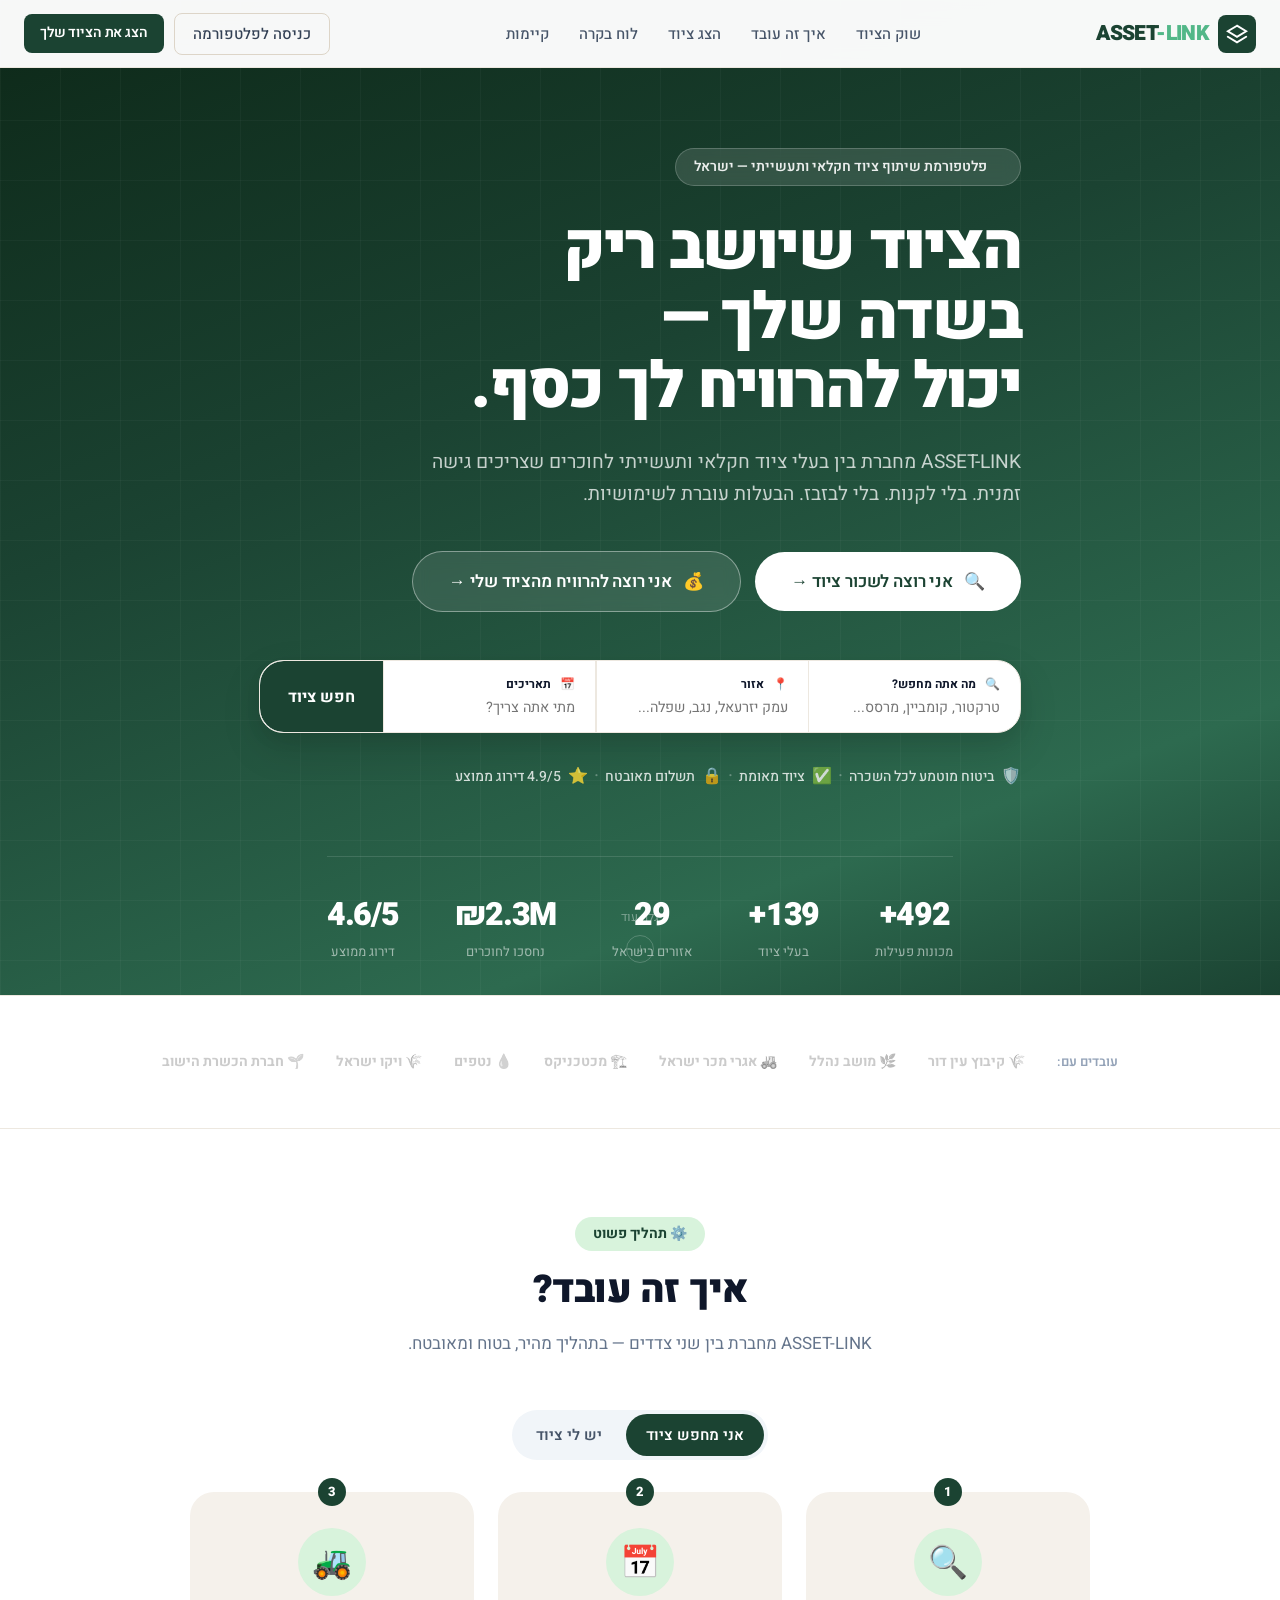
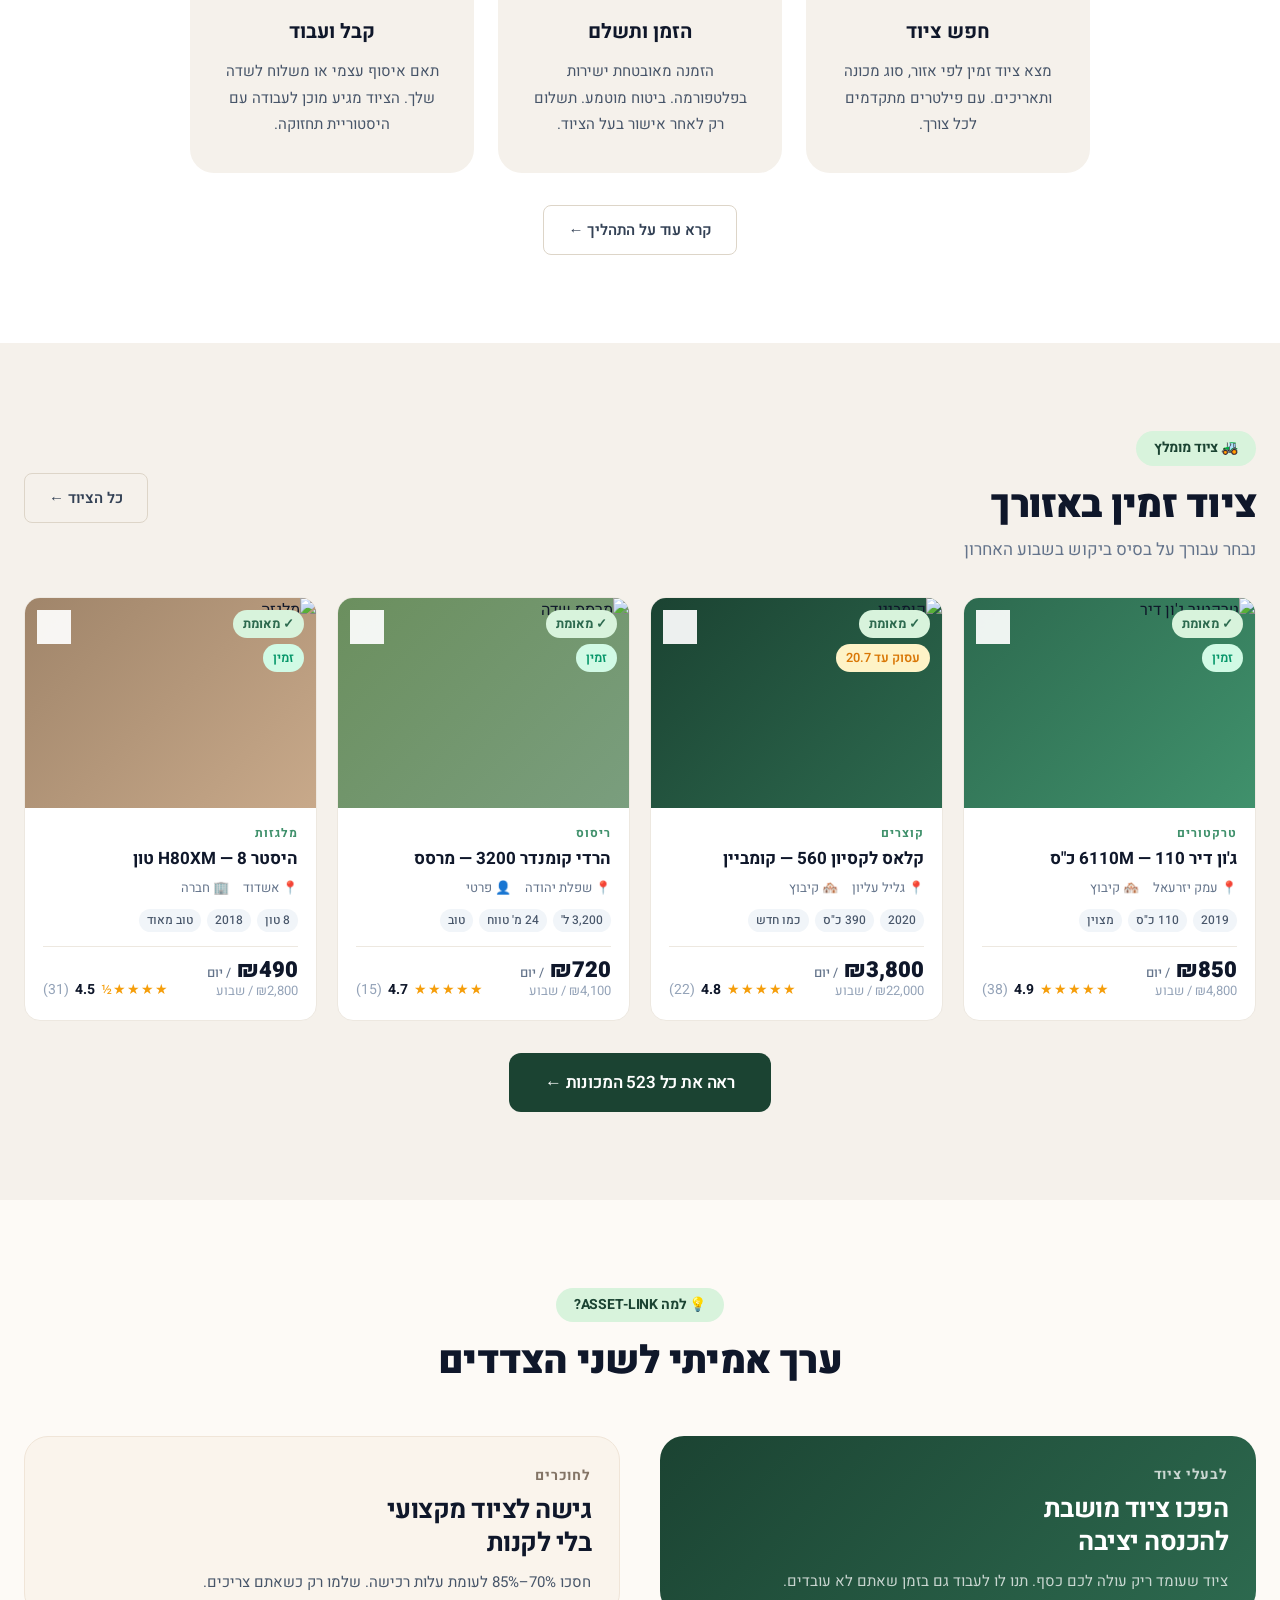
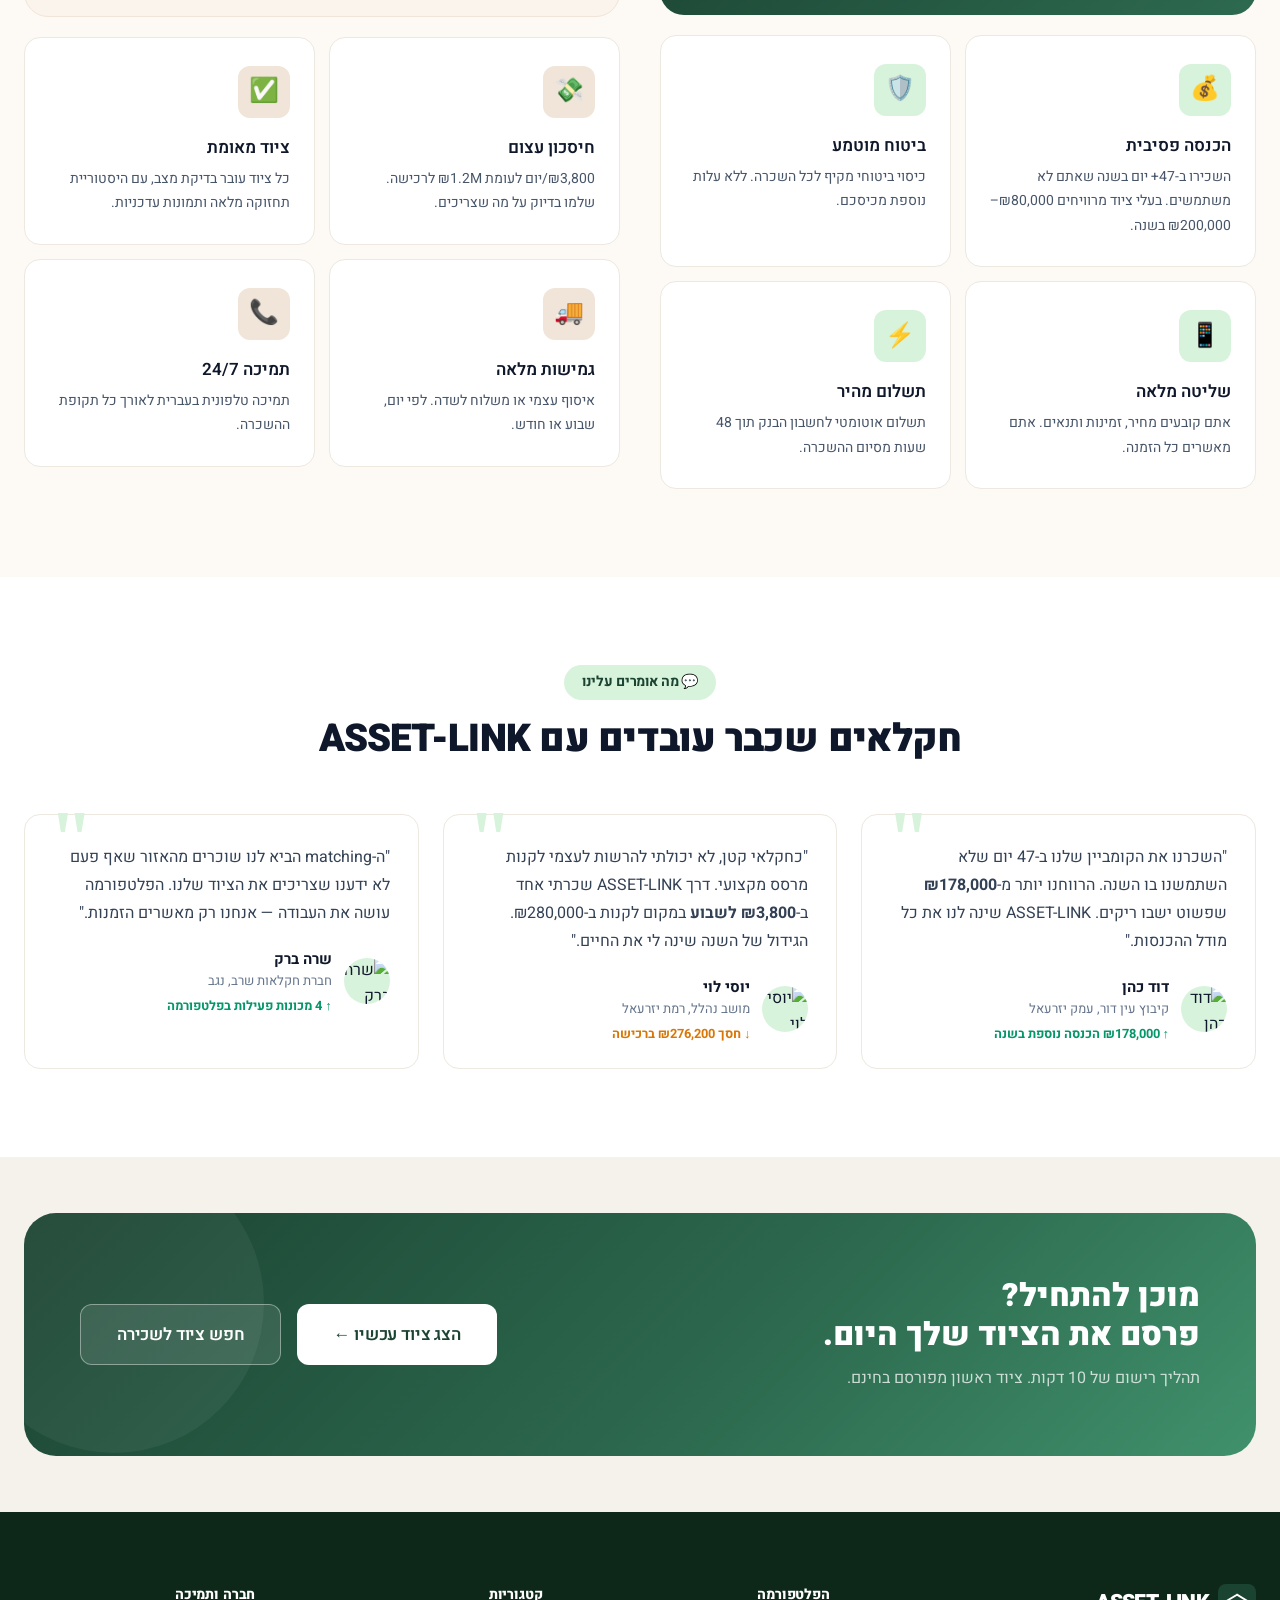
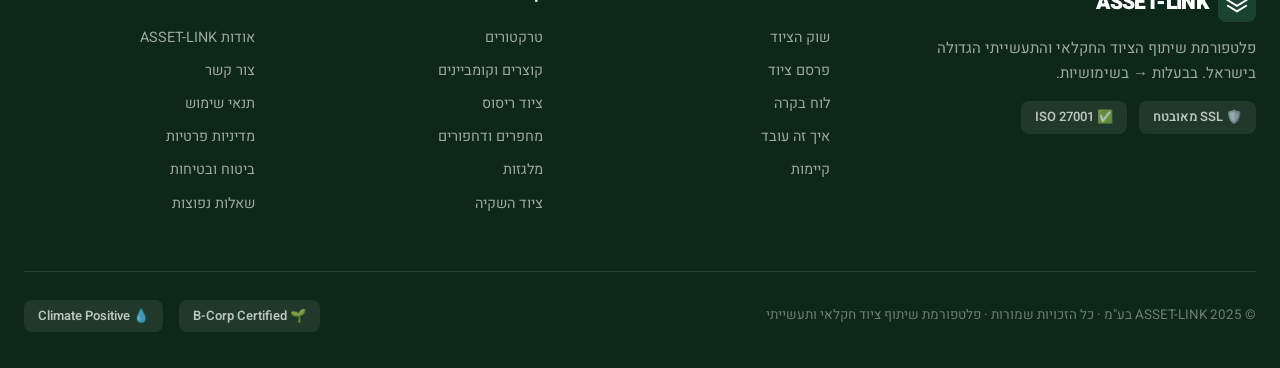
==== commit dfe398ab: "v2.0 — full platform: auth, owner portal, renter flow, admin, AI assistant" ====
--- a/index.html
+++ b/index.html
@@ -329,12 +329,12 @@
       <a href="marketplace.html" class="nav-link">שוק הציוד</a>
       <a href="how-it-works.html" class="nav-link">איך זה עובד</a>
       <a href="list-equipment.html" class="nav-link">הצג ציוד</a>
-      <a href="dashboard.html" class="nav-link">לוח בקרה</a>
+      <a href="owner/dashboard.html" class="nav-link">לוח בקרה</a>
       <a href="sustainability.html" class="nav-link">קיימות</a>
     </div>
     <div class="nav-actions">
-      <a href="#" class="nav-login">כניסה</a>
-      <a href="list-equipment.html" class="btn btn-primary btn-sm">הצג את הציוד שלך</a>
+      <a href="auth.html" class="nav-login">כניסה לפלטפורמה</a>
+      <a href="auth.html?role=owner" class="btn btn-primary btn-sm">הצג את הציוד שלך</a>
     </div>
   </div>
 </nav>
@@ -355,10 +355,10 @@
     </p>
     <div class="hero-ctas">
       <a href="marketplace.html" class="btn btn-white btn-lg btn-pill">
-        🔍 &nbsp; מצא ציוד עכשיו
+        🔍 &nbsp; אני רוצה לשכור ציוד →
       </a>
-      <a href="list-equipment.html" class="btn btn-secondary btn-lg btn-pill" style="border-color:rgba(255,255,255,0.4); color:white; background:rgba(255,255,255,0.1); backdrop-filter:blur(8px);">
-        ＋ &nbsp; הצג את הציוד שלך
+      <a href="auth.html?role=owner" class="btn btn-secondary btn-lg btn-pill" style="border-color:rgba(255,255,255,0.4); color:white; background:rgba(255,255,255,0.1); backdrop-filter:blur(8px);">
+        💰 &nbsp; אני רוצה להרוויח מהציוד שלי →
       </a>
     </div>
     <div class="hero-search-wrap">
@@ -863,12 +863,12 @@
       <div>
         <div class="footer-col-title">חברה ותמיכה</div>
         <div class="footer-links">
-          <a href="#" class="footer-link">אודות ASSET-LINK</a>
-          <a href="#" class="footer-link">צור קשר</a>
-          <a href="#" class="footer-link">תנאי שימוש</a>
-          <a href="#" class="footer-link">מדיניות פרטיות</a>
-          <a href="#" class="footer-link">ביטוח ובטיחות</a>
-          <a href="#" class="footer-link">שאלות נפוצות</a>
+          <a href="how-it-works.html" class="footer-link">אודות ASSET-LINK</a>
+          <a href="how-it-works.html" class="footer-link">צור קשר</a>
+          <a href="how-it-works.html#terms" class="footer-link">תנאי שימוש</a>
+          <a href="how-it-works.html#privacy" class="footer-link">מדיניות פרטיות</a>
+          <a href="how-it-works.html" class="footer-link">ביטוח ובטיחות</a>
+          <a href="how-it-works.html" class="footer-link">שאלות נפוצות</a>
         </div>
       </div>
     </div>
@@ -883,5 +883,6 @@
 </footer>
 
 <script src="js/main.js"></script>
+<script src="js/auth.js"></script>
 </body>
 </html>
--- a/css/styles.css
+++ b/css/styles.css
@@ -1033,6 +1033,75 @@
 .p-6  { padding: 24px; }
 .p-8  { padding: 32px; }
 
+/* ---- Nav user pill (auth state) ---- */
+.nav-user-pill {
+  display: flex;
+  align-items: center;
+  gap: 8px;
+  padding: 5px 12px;
+  background: var(--primary-50);
+  border-radius: var(--r-full);
+  border: 1px solid var(--primary-200);
+}
+
+.nav-user-name {
+  font-size: 0.875rem;
+  font-weight: 600;
+  color: var(--primary);
+  max-width: 140px;
+  overflow: hidden;
+  text-overflow: ellipsis;
+  white-space: nowrap;
+}
+
+/* ---- Toast notification ---- */
+#al-toast {
+  font-family: var(--font);
+  direction: rtl;
+}
+
+/* ---- RTL logical property fixes ---- */
+.filter-count {
+  margin-inline-start: auto;
+}
+
+.hs-seg {
+  border-inline-start: 1px solid var(--border-light);
+}
+.hs-seg:first-child { border-inline-start: none; }
+
+.hs-btn {
+  border-radius: 0 var(--r-xl) var(--r-xl) 0;
+}
+
+/* RTL: hs-btn sits on the left in LTR, right in RTL */
+[dir="rtl"] .hs-btn {
+  border-radius: var(--r-xl) 0 0 var(--r-xl);
+}
+
+.dash-nav-item.active {
+  border-inline-end: 3px solid var(--primary);
+}
+
+/* ---- Booking date inputs ---- */
+.date-input-styled::-webkit-calendar-picker-indicator {
+  cursor: pointer;
+  opacity: 0.6;
+}
+.date-input-styled::-webkit-calendar-picker-indicator:hover {
+  opacity: 1;
+}
+
+/* ---- Chat message formatting ---- */
+.chat-text strong { font-weight: 700; }
+.chat-text br { line-height: 1.8; }
+
+/* ---- Owner/Admin sidebar active border ---- */
+.sidebar-nav-item.active,
+.admin-nav-item.active {
+  border-inline-end: 3px solid var(--primary);
+}
+
 /* ---- Responsive ---- */
 @media (max-width: 1024px) {
   .footer-grid { grid-template-columns: 1fr 1fr; gap: 40px; }
@@ -1046,7 +1115,47 @@
   .grid-4, .grid-3 { grid-template-columns: repeat(2, 1fr); }
   .grid-2 { grid-template-columns: 1fr; }
   .hs-seg:nth-child(2), .hs-seg:nth-child(3) { display: none; }
-  .hs-btn { border-radius: 0 var(--r-xl) var(--r-xl) 0; }
+  [dir="rtl"] .hs-btn { border-radius: var(--r-xl) 0 0 var(--r-xl); }
   .hero-search { border-radius: var(--r-lg); }
   .dash-sidebar { display: none; }
-}
+
+  /* listing.html grid stacks on mobile */
+  .listing-layout { grid-template-columns: 1fr !important; }
+
+  /* marketplace sidebar collapses */
+  .filter-sidebar {
+    display: none;
+    position: fixed;
+    inset-block: var(--nav-h) 0;
+    inset-inline-end: 0;
+    width: 280px;
+    z-index: 800;
+    overflow-y: auto;
+    box-shadow: var(--sh-xl);
+    background: var(--surface);
+    padding: 16px;
+  }
+  .filter-sidebar.open { display: block; }
+
+  /* Nav user pill compact */
+  .nav-user-name { max-width: 80px; }
+}
+
+@media (max-width: 900px) {
+  /* Dashboard sidebar → hamburger on mobile */
+  .owner-sidebar,
+  .admin-sidebar {
+    display: none;
+    position: fixed;
+    inset-block: var(--nav-h) 0;
+    inset-inline-end: 0;
+    z-index: 800;
+    overflow-y: auto;
+    box-shadow: var(--sh-xl);
+  }
+  .owner-sidebar.open,
+  .admin-sidebar.open { display: block; }
+
+  .owner-main,
+  .admin-main { padding: 20px 16px; }
+}
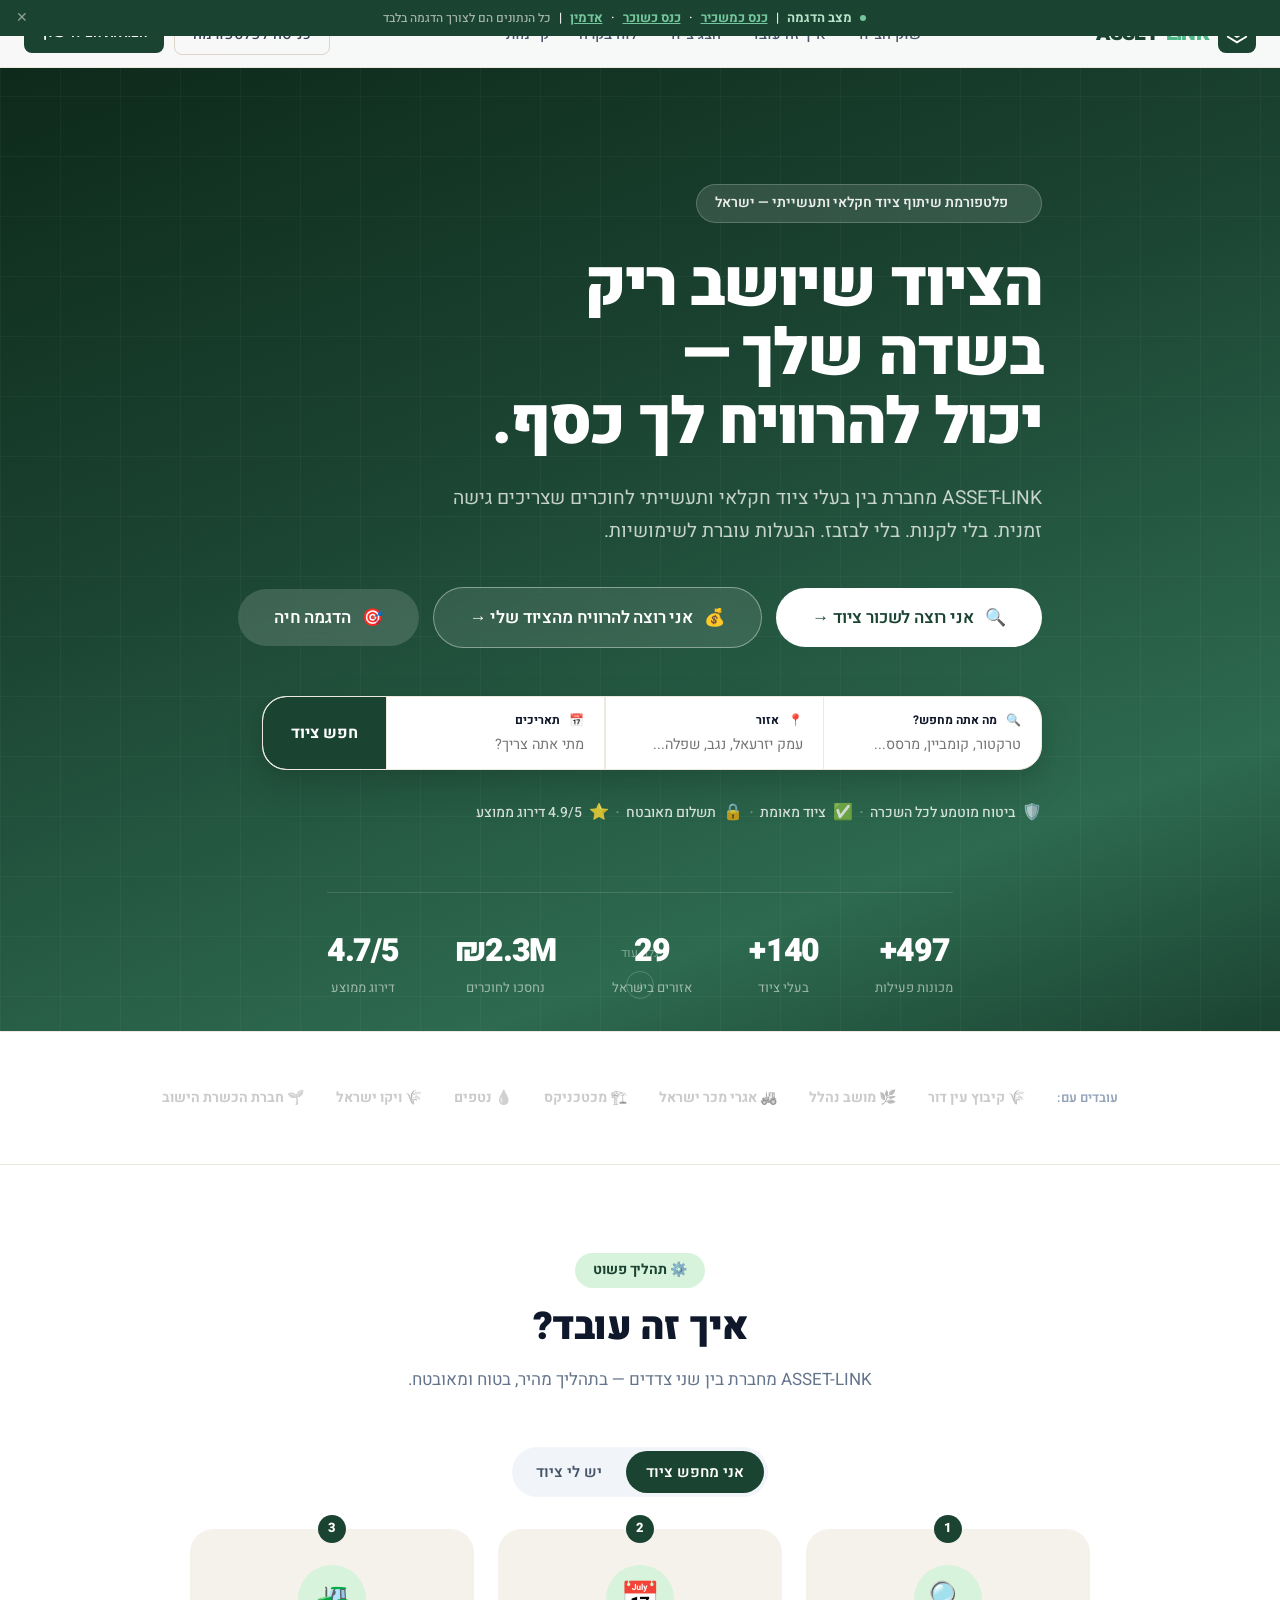
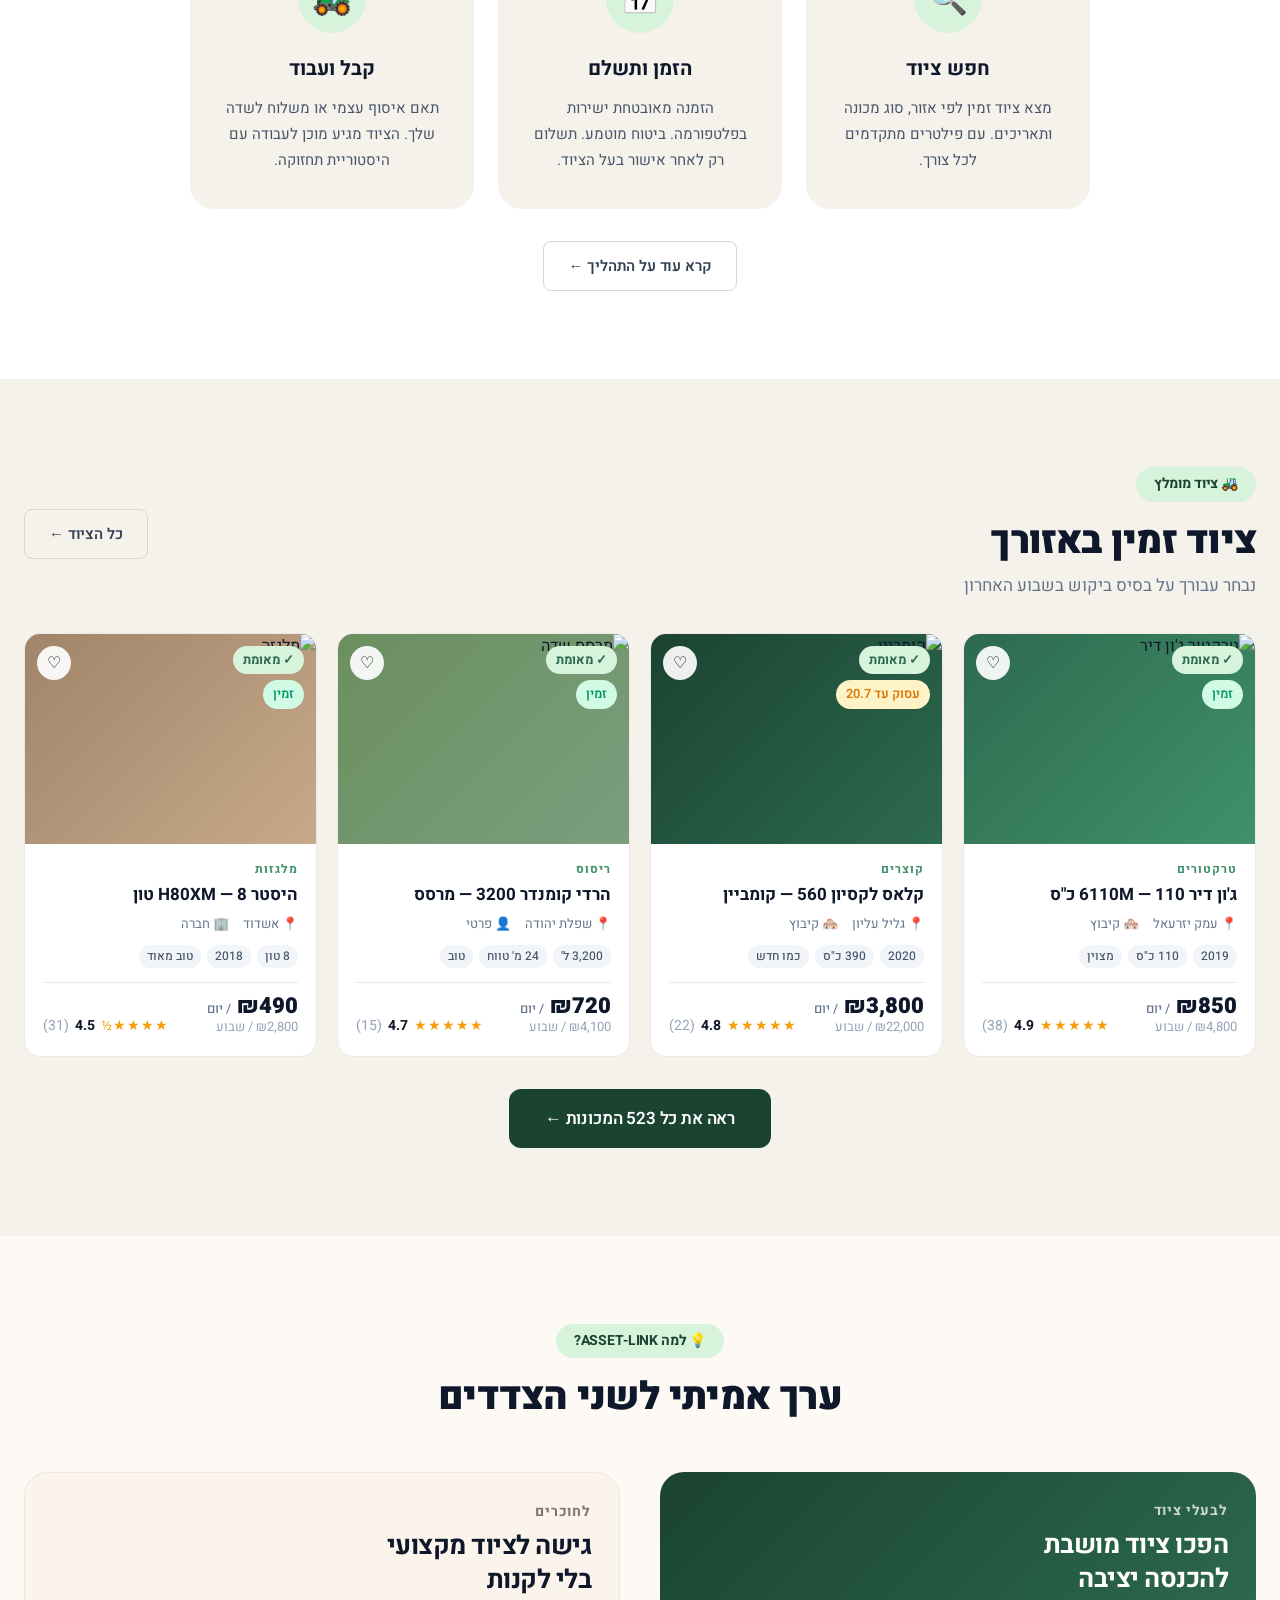
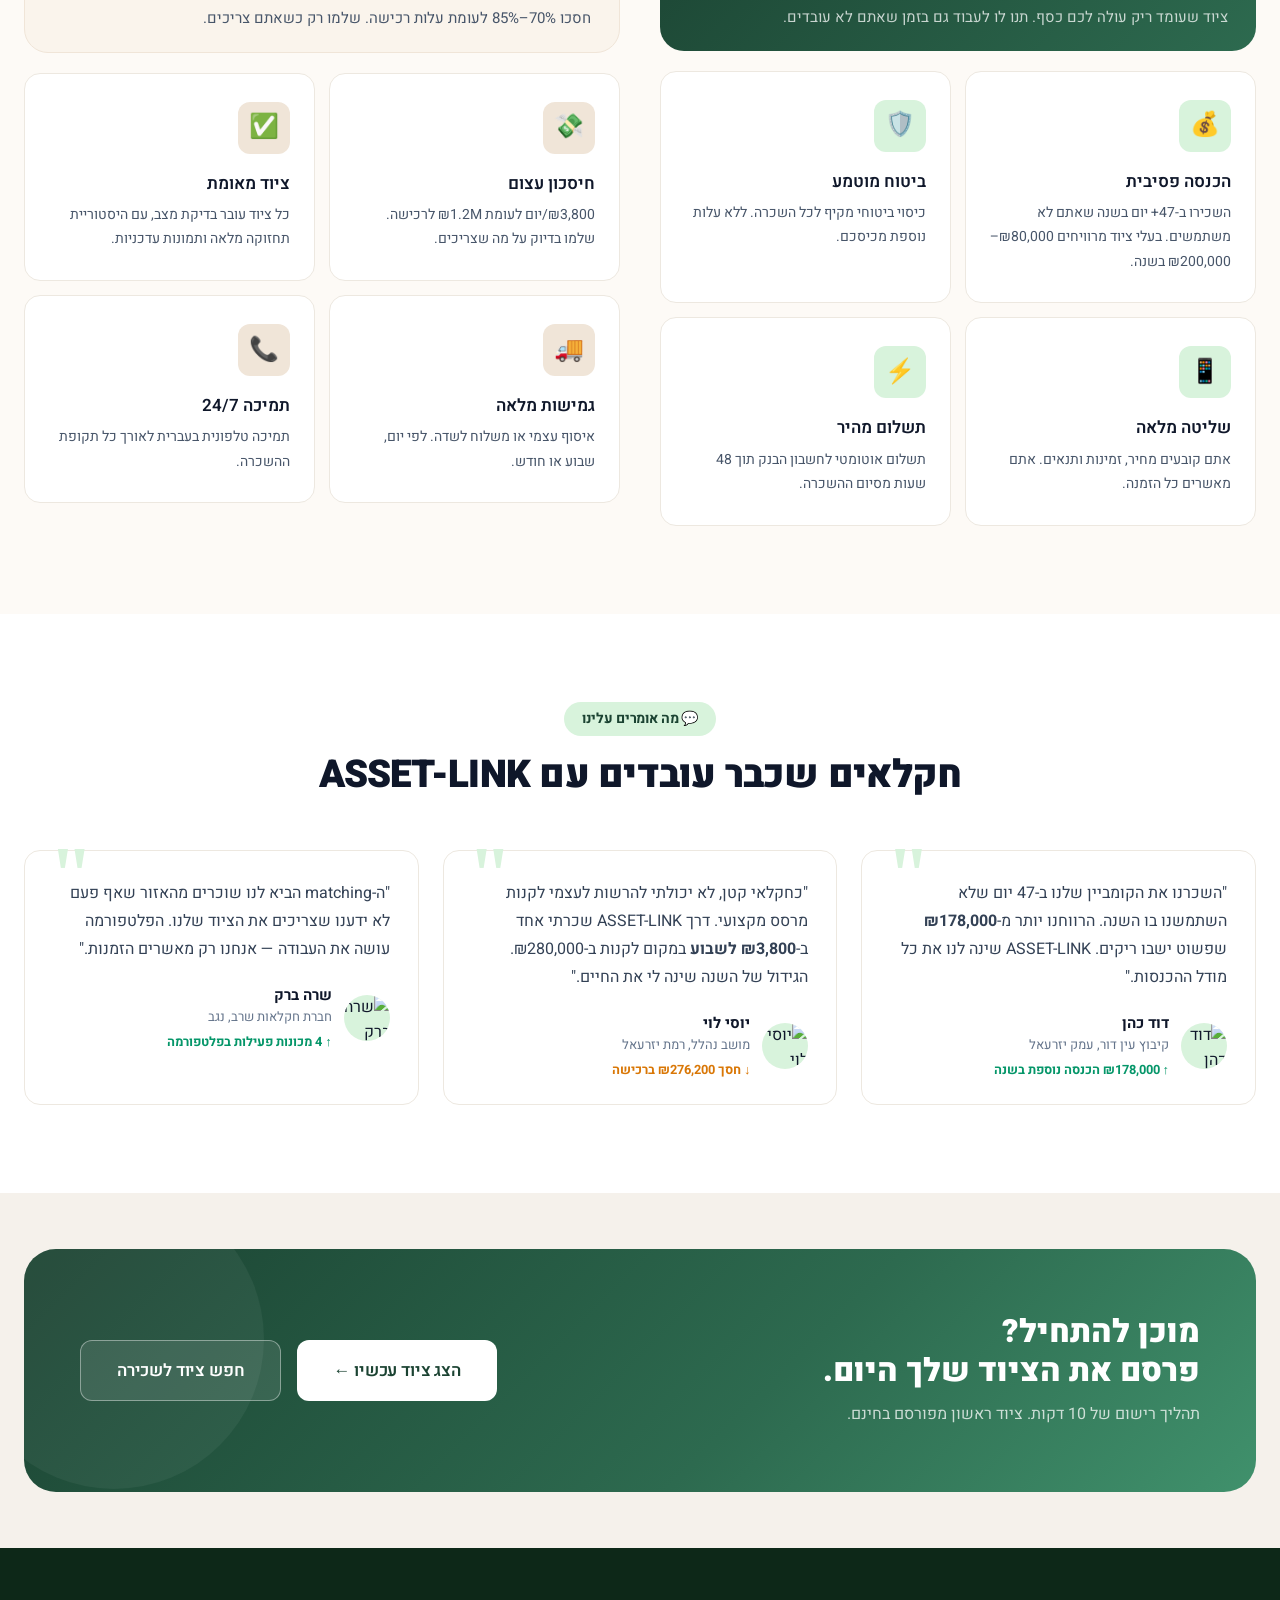
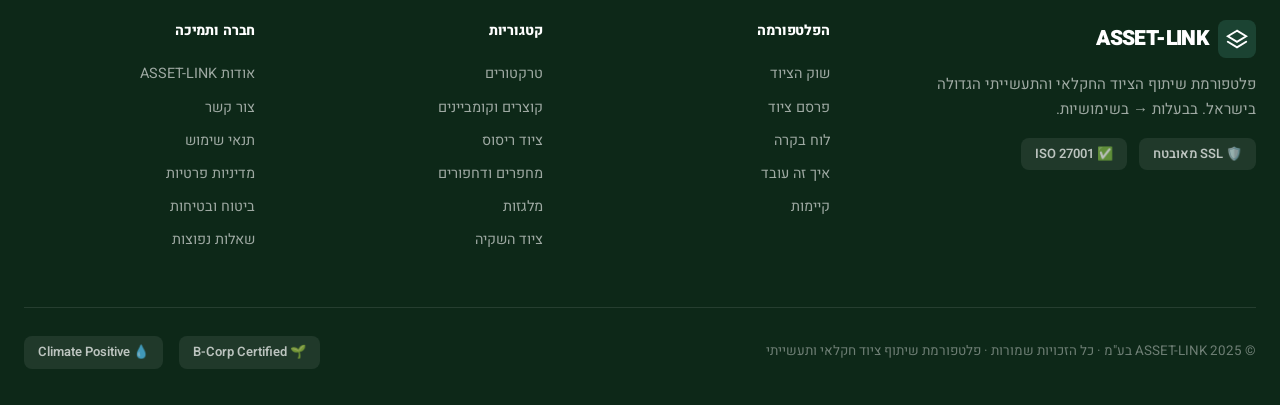
==== commit 1a1bdaed: "v2.1 — unified flow: demo banner, persona modal, card fix, path fixes" ====
--- a/index.html
+++ b/index.html
@@ -312,9 +312,178 @@
       font-size: 3rem;
       display: none;
     }
+
+  /* Demo Banner */
+  .demo-banner {
+    background: #1B4332;
+    color: white;
+    text-align: center;
+    padding: 9px 48px 9px 16px;
+    font-size: 0.8125rem;
+    font-weight: 500;
+    direction: rtl;
+    position: relative;
+    z-index: 2000;
+    display: flex;
+    align-items: center;
+    justify-content: center;
+    gap: 8px;
+    flex-wrap: wrap;
+    line-height: 1.4;
+  }
+  .demo-banner a { color: #74C69D; text-decoration: underline; font-weight: 700; }
+  .demo-banner a:hover { color: #B7E4C7; }
+  .demo-banner strong { color: #B7E4C7; }
+  .demo-banner-note { color: rgba(255,255,255,0.6); font-size: 0.75rem; }
+  .demo-banner-dot {
+    width: 6px; height: 6px;
+    background: #74C69D;
+    border-radius: 50%;
+    flex-shrink: 0;
+    animation: pulse 2s infinite;
+  }
+  .demo-banner-close {
+    position: absolute;
+    left: 10px;
+    top: 50%;
+    transform: translateY(-50%);
+    background: none;
+    border: none;
+    color: rgba(255,255,255,0.5);
+    font-size: 0.875rem;
+    cursor: pointer;
+    padding: 4px 6px;
+    line-height: 1;
+  }
+  .demo-banner-close:hover { color: white; }
+
+  /* Live Demo Modal */
+  .demo-modal-overlay {
+    display: none;
+    position: fixed;
+    inset: 0;
+    background: rgba(0,0,0,0.65);
+    z-index: 9000;
+    align-items: center;
+    justify-content: center;
+    padding: 20px;
+    backdrop-filter: blur(4px);
+  }
+  .demo-modal-overlay.open { display: flex; }
+
+  .demo-modal {
+    background: white;
+    border-radius: 20px;
+    padding: 40px 36px 36px;
+    max-width: 560px;
+    width: 100%;
+    direction: rtl;
+    position: relative;
+    box-shadow: 0 24px 64px rgba(0,0,0,0.35);
+    animation: modalSlideIn 0.25s ease;
+  }
+  @keyframes modalSlideIn {
+    from { transform: translateY(24px); opacity: 0; }
+    to   { transform: translateY(0);    opacity: 1; }
+  }
+
+  .demo-modal-close {
+    position: absolute;
+    top: 16px;
+    left: 16px;
+    background: var(--n-100);
+    border: none;
+    border-radius: 50%;
+    width: 32px; height: 32px;
+    font-size: 1rem;
+    cursor: pointer;
+    display: flex; align-items: center; justify-content: center;
+    color: var(--n-500);
+  }
+  .demo-modal-close:hover { background: var(--n-200); color: var(--n-900); }
+
+  .demo-modal-title {
+    font-size: 1.5rem;
+    font-weight: 900;
+    color: var(--n-900);
+    margin-bottom: 6px;
+    letter-spacing: -0.02em;
+  }
+  .demo-modal-sub {
+    color: var(--n-500);
+    font-size: 0.9375rem;
+    margin-bottom: 28px;
+    line-height: 1.6;
+  }
+
+  .demo-persona-list { display: flex; flex-direction: column; gap: 12px; }
+
+  .demo-persona-card {
+    display: flex;
+    align-items: center;
+    gap: 16px;
+    padding: 18px 20px;
+    border: 2px solid var(--border);
+    border-radius: 14px;
+    text-decoration: none;
+    color: inherit;
+    transition: all 0.18s ease;
+    background: white;
+  }
+  .demo-persona-card:hover {
+    border-color: var(--primary-400);
+    background: var(--primary-50);
+    transform: translateX(-4px);
+    box-shadow: 0 4px 16px rgba(27,67,50,0.1);
+  }
+  .demo-persona-icon {
+    font-size: 2rem;
+    width: 52px; height: 52px;
+    background: var(--primary-100);
+    border-radius: 12px;
+    display: flex; align-items: center; justify-content: center;
+    flex-shrink: 0;
+  }
+  .demo-persona-body { flex: 1; }
+  .demo-persona-title {
+    font-size: 1.0625rem;
+    font-weight: 800;
+    color: var(--n-900);
+    margin-bottom: 3px;
+  }
+  .demo-persona-desc {
+    font-size: 0.8125rem;
+    color: var(--n-500);
+    line-height: 1.5;
+  }
+  .demo-persona-arrow {
+    font-size: 1.125rem;
+    color: var(--primary-400);
+    flex-shrink: 0;
+  }
+
+  .demo-modal-footer {
+    margin-top: 20px;
+    text-align: center;
+    font-size: 0.8rem;
+    color: var(--n-400);
+    padding-top: 16px;
+    border-top: 1px solid var(--border-light);
+  }
   </style>
 </head>
 <body>
+
+<!-- Demo Banner -->
+<div class="demo-banner" id="demo-banner">
+  <span class="demo-banner-dot"></span>
+  <strong>מצב הדגמה</strong> |
+  <a href="auth.html">כנס כמשכיר</a> ·
+  <a href="auth.html">כנס כשוכר</a> ·
+  <a href="admin/index.html">אדמין</a> |
+  <span class="demo-banner-note">כל הנתונים הם לצורך הדגמה בלבד</span>
+  <button class="demo-banner-close" onclick="document.getElementById('demo-banner').style.display='none'" title="סגור">✕</button>
+</div>
 
 <!-- Navigation -->
 <nav class="nav" id="main-nav">
@@ -360,6 +529,9 @@
       <a href="auth.html?role=owner" class="btn btn-secondary btn-lg btn-pill" style="border-color:rgba(255,255,255,0.4); color:white; background:rgba(255,255,255,0.1); backdrop-filter:blur(8px);">
         💰 &nbsp; אני רוצה להרוויח מהציוד שלי →
       </a>
+      <button onclick="document.getElementById('demo-modal-overlay').classList.add('open')" class="btn btn-lg btn-pill" style="border-color:rgba(255,255,255,0.5); color:white; background:rgba(255,255,255,0.15); backdrop-filter:blur(8px); cursor:pointer;">
+        🎯 &nbsp; הדגמה חיה
+      </button>
     </div>
     <div class="hero-search-wrap">
       <div class="hero-search">
@@ -882,6 +1054,47 @@
   </div>
 </footer>
 
+<!-- Live Demo Modal -->
+<div class="demo-modal-overlay" id="demo-modal-overlay" onclick="if(event.target===this)this.classList.remove('open')">
+  <div class="demo-modal">
+    <button class="demo-modal-close" onclick="document.getElementById('demo-modal-overlay').classList.remove('open')">✕</button>
+    <div class="demo-modal-title">🎯 הדגמה חיה</div>
+    <p class="demo-modal-sub">
+      ASSET-LINK היא פלטפורמת שיתוף ציוד חקלאי ותעשייתי.<br>
+      בחר תפקיד לצפייה בדמו:
+    </p>
+    <div class="demo-persona-list">
+      <a href="marketplace.html" class="demo-persona-card">
+        <div class="demo-persona-icon">🔍</div>
+        <div class="demo-persona-body">
+          <div class="demo-persona-title">אני שוכר ציוד</div>
+          <div class="demo-persona-desc">חקלאי / מפעיל שמחפש ציוד להשכרה — עיין בשוק הציוד, סנן וחפש</div>
+        </div>
+        <div class="demo-persona-arrow">←</div>
+      </a>
+      <a href="auth.html?role=owner" class="demo-persona-card">
+        <div class="demo-persona-icon">🚜</div>
+        <div class="demo-persona-body">
+          <div class="demo-persona-title">אני משכיר ציוד</div>
+          <div class="demo-persona-desc">בעל ציוד / קיבוץ / חברה — נהל נכסים, הזמנות והכנסות</div>
+        </div>
+        <div class="demo-persona-arrow">←</div>
+      </a>
+      <a href="admin/index.html" class="demo-persona-card">
+        <div class="demo-persona-icon">⚙️</div>
+        <div class="demo-persona-body">
+          <div class="demo-persona-title">אני מנהל הפלטפורמה</div>
+          <div class="demo-persona-desc">פאנל אדמין — סטטיסטיקות, ניהול משתמשים ורישומים</div>
+        </div>
+        <div class="demo-persona-arrow">←</div>
+      </a>
+    </div>
+    <div class="demo-modal-footer">
+      כל הנתונים הם לצורך הדגמה בלבד · localStorage · אין בקאנד אמיתי
+    </div>
+  </div>
+</div>
+
 <script src="js/main.js"></script>
 <script src="js/auth.js"></script>
 </body>
